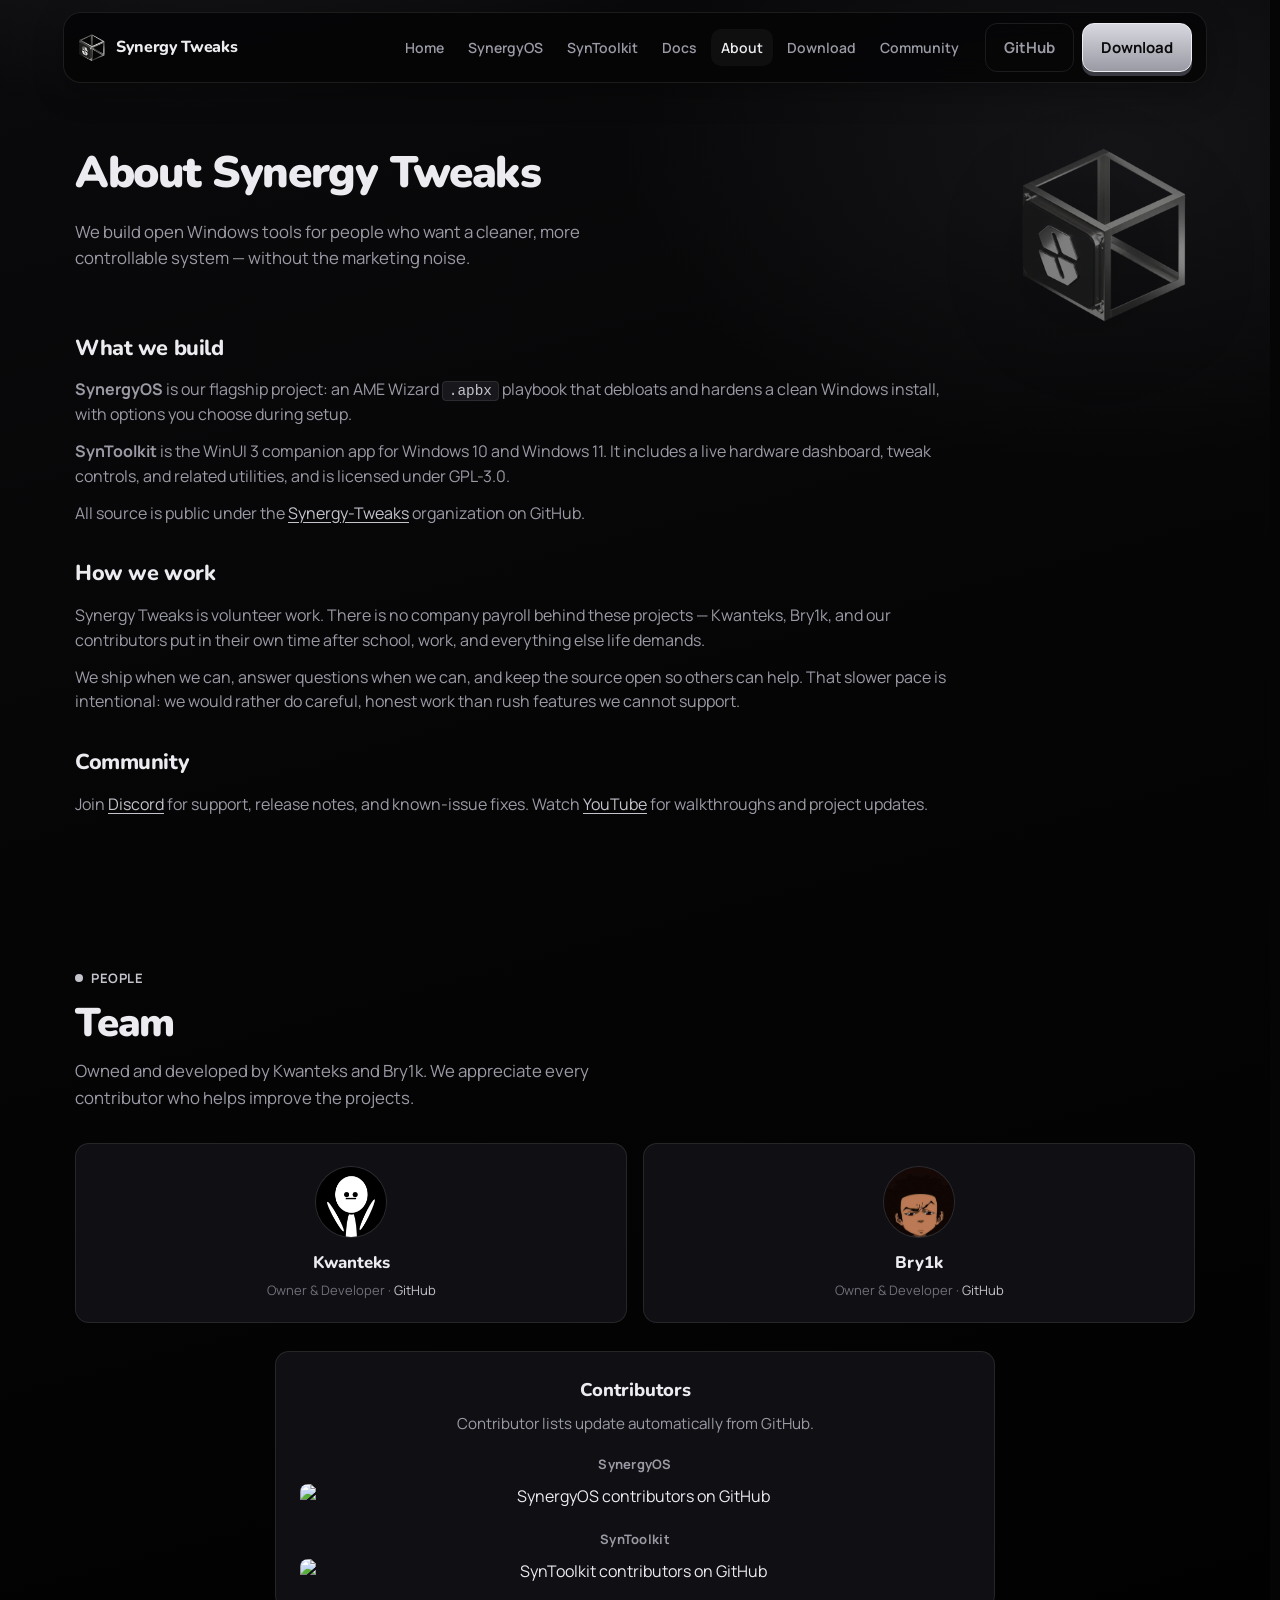
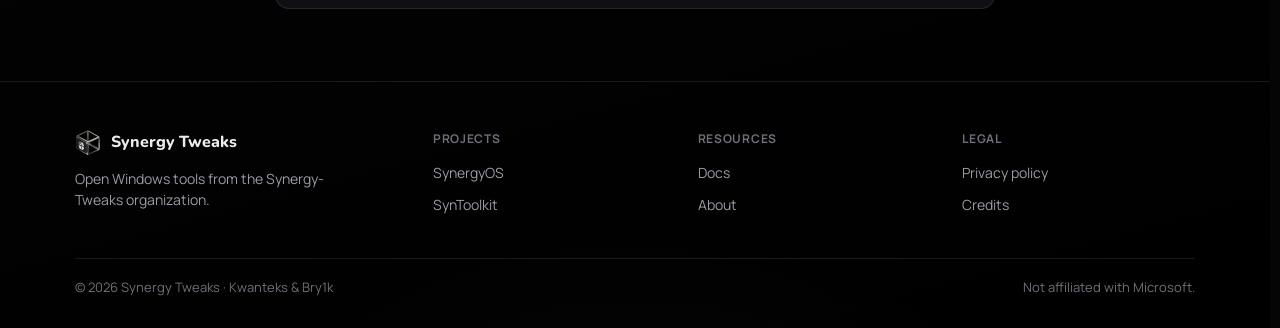
==== about.html @ 333cb9f4 "revamp" ====
<!DOCTYPE html>
<html lang="en">
<head>
<meta charset="UTF-8">
<meta name="viewport" content="width=device-width, initial-scale=1.0">
<title>About — Synergy Tweaks</title>
<meta name="description" content="Synergy Tweaks builds SynergyOS and SynToolkit — open Windows tools led by Kwanteks and Bry1k.">
<meta name="theme-color" content="#050506">
<link rel="canonical" href="https://TODO-SET-DOMAIN/about.html">
<meta property="og:title" content="About — Synergy Tweaks">
<meta property="og:description" content="Who we are, what we build, and how to follow the project.">
<meta property="og:image" content="https://TODO-SET-DOMAIN/images/og.jpg">
<meta property="og:type" content="website">
<meta property="og:url" content="https://TODO-SET-DOMAIN/about.html">
<meta name="twitter:card" content="summary_large_image">
<meta name="twitter:title" content="About — Synergy Tweaks">
<meta name="twitter:description" content="Team and project background.">
<meta name="twitter:image" content="https://TODO-SET-DOMAIN/images/og.jpg">
<link rel="icon" href="images/logo-sm.webp" type="image/webp">
<link rel="preload" href="fonts/nunito-latin.woff2" as="font" type="font/woff2" crossorigin>
<link rel="preload" href="fonts/manrope-400.woff2" as="font" type="font/woff2" crossorigin>
<link rel="stylesheet" href="styles.css?v=16">
<script src="js/config.js"></script>
</head>
<body>
<a class="skip-link" href="#main">Skip to content</a>
<header class="site-header">
  <nav class="nav" aria-label="Primary">
    <a href="index.html" class="nav-brand"><img src="images/logo-sm.webp" alt="" width="52" height="52"><span>Synergy Tweaks</span></a>
    <div class="nav-links">
      <a href="index.html">Home</a>
      <a href="synergyos.html">SynergyOS</a>
      <a href="syntoolkit.html">SynToolkit</a>
      <a href="docs.html">Docs</a>
      <a href="about.html" aria-current="page">About</a>
      <a href="synergyos.html#download">Download</a>
      <a href="index.html#community">Community</a>
    </div>
    <div class="nav-ext">
      <a class="btn btn-ghost" href="https://github.com/Synergy-Tweaks" data-link="org" target="_blank" rel="noopener noreferrer">GitHub</a>
      <a class="btn btn-primary" href="synergyos.html#download">Download</a>
    </div>
    <details class="nav-menu">
      <summary aria-label="Open menu">Menu</summary>
      <div class="nav-menu-panel">
        <a href="index.html">Home</a>
        <a href="synergyos.html">SynergyOS</a>
        <a href="syntoolkit.html">SynToolkit</a>
        <a href="docs.html">Docs</a>
        <a href="about.html" aria-current="page">About</a>
        <a href="synergyos.html#download">Download</a>
      </div>
    </details>
  </nav>
</header>

<main id="main">
  <div class="about-layout wrap">
    <div class="about-copy">
      <header class="page-hero" style="padding-left:0;padding-right:0">
        <h1>About Synergy Tweaks</h1>
        <p>We build open Windows tools for people who want a cleaner, more controllable system — without the marketing noise.</p>
      </header>

      <section class="prose about-prose">
        <h2>What we build</h2>
        <p><strong>SynergyOS</strong> is our flagship project: an AME Wizard <code>.apbx</code> playbook that debloats and hardens a clean Windows install, with options you choose during setup.</p>
        <p><strong>SynToolkit</strong> is the WinUI 3 companion app for Windows 10 and Windows 11. It includes a live hardware dashboard, tweak controls, and related utilities, and is licensed under GPL-3.0.</p>
        <p>All source is public under the <a href="https://github.com/Synergy-Tweaks" data-link="org" target="_blank" rel="noopener noreferrer">Synergy-Tweaks</a> organization on GitHub.</p>

        <h2>How we work</h2>
        <p>Synergy Tweaks is volunteer work. There is no company payroll behind these projects — Kwanteks, Bry1k, and our contributors put in their own time after school, work, and everything else life demands.</p>
        <p>We ship when we can, answer questions when we can, and keep the source open so others can help. That slower pace is intentional: we would rather do careful, honest work than rush features we cannot support.</p>

        <h2>Community</h2>
        <p>Join <a href="https://dsc.gg/kwanteks" data-link="discord" target="_blank" rel="noopener noreferrer">Discord</a> for support, release notes, and known-issue fixes. Watch <a href="https://www.youtube.com/@kwanteks" data-link="youtube" target="_blank" rel="noopener noreferrer">YouTube</a> for walkthroughs and project updates.</p>
      </section>
    </div>

    <aside class="about-logo" aria-hidden="true">
      <img src="images/logo.webp" alt="" width="256" height="256" decoding="async">
    </aside>
  </div>

  <section class="section wrap" id="team" aria-labelledby="team-title">
    <div class="section-head">
      <div class="eyebrow">People</div>
      <h2 class="section-title" id="team-title">Team</h2>
      <p class="section-lede">Owned and developed by Kwanteks and Bry1k. We appreciate every contributor who helps improve the projects.</p>
    </div>
    <div class="grid-2" style="margin-bottom:28px">
      <article class="person">
        <div class="avatar"><img src="images/profiles/Kwanteks.png" alt="Kwanteks" width="1080" height="1080" loading="lazy" decoding="async"></div>
        <h3>Kwanteks</h3>
        <p>Owner &amp; Developer · <a href="https://github.com/kwanteks" target="_blank" rel="noopener noreferrer" style="color:var(--accent)">GitHub</a></p>
      </article>
      <article class="person">
        <div class="avatar"><img src="images/profiles/Bry1k.webp" alt="Bry1k" width="685" height="1024" loading="lazy" decoding="async"></div>
        <h3>Bry1k</h3>
        <p>Owner &amp; Developer · <a href="https://github.com/bry1k" target="_blank" rel="noopener noreferrer" style="color:var(--accent)">GitHub</a></p>
      </article>
    </div>
    <div class="contributors">
      <h3 class="contributors-title">Contributors</h3>
      <p class="contributors-lede">Contributor lists update automatically from GitHub.</p>
      <div class="contributors-graphs">
        <a class="contributors-graph" href="https://github.com/Synergy-Tweaks/SynergyOS/graphs/contributors" target="_blank" rel="noopener noreferrer">
          <span class="contributors-label">SynergyOS</span>
          <img src="https://contrib.rocks/image?repo=Synergy-Tweaks/SynergyOS" alt="SynergyOS contributors on GitHub" loading="lazy" decoding="async">
        </a>
        <a class="contributors-graph" href="https://github.com/Synergy-Tweaks/SynToolkit/graphs/contributors" target="_blank" rel="noopener noreferrer">
          <span class="contributors-label">SynToolkit</span>
          <img src="https://contrib.rocks/image?repo=Synergy-Tweaks/SynToolkit" alt="SynToolkit contributors on GitHub" loading="lazy" decoding="async">
        </a>
      </div>
    </div>
  </section>
</main>

<footer class="site-footer">
  <div class="wrap">
    <div class="footer-grid">
      <div>
        <div class="footer-brand"><img src="images/logo-sm.webp" alt="" width="52" height="52"> Synergy Tweaks</div>
        <p class="footer-tag">Open Windows tools from the Synergy-Tweaks organization.</p>
      </div>
      <div class="footer-col"><h4>Projects</h4><a href="synergyos.html">SynergyOS</a><a href="syntoolkit.html">SynToolkit</a></div>
      <div class="footer-col"><h4>Resources</h4><a href="docs.html">Docs</a><a href="about.html">About</a></div>
      <div class="footer-col"><h4>Legal</h4><a href="privacy.html">Privacy policy</a><a href="credits.html">Credits</a></div>
    </div>
    <div class="footer-bottom"><span>© 2026 Synergy Tweaks · Kwanteks &amp; Bry1k</span><span>Not affiliated with Microsoft.</span></div>
  </div>
</footer>
<script src="js/main.js?v=14" defer></script>
</body>
</html>
---- styles.css ----
/* Synergy Tweaks — design tokens + components (dark, one accent) */

:root {
  --bg: #050506;
  --bg-elevated: #101014;
  --bg-soft: #17171c;
  --line: rgba(255, 255, 255, 0.09);
  --line-strong: rgba(255, 255, 255, 0.16);
  --text: #ececf0;
  --text-dim: #9b9ba6;
  --text-faint: #6f6f7a;
  --accent: #c4c4cc;
  --accent-deep: #8a8a94;
  --accent-soft: rgba(196, 196, 204, 0.12);
  --warn: #c9a84a;
  --danger: #d97a7a;
  --good: #b0b0b8;
  --focus: #d0d0d8;

  --radius-sm: 8px;
  --radius: 14px;
  --radius-lg: 22px;

  --space-1: 4px;
  --space-2: 8px;
  --space-3: 12px;
  --space-4: 16px;
  --space-5: 24px;
  --space-6: 32px;
  --space-7: 48px;
  --space-8: 72px;
  --space-9: 96px;

  --shadow: 0 18px 40px rgba(0, 0, 0, 0.35);
  --font-display: 'Nunito', 'Manrope', system-ui, sans-serif;
  --font-body: 'Manrope', system-ui, sans-serif;
  --font-mono: ui-monospace, SFMono-Regular, Menlo, Consolas, monospace;
  --max: 1120px;
  --nav-h: 72px;
}

@font-face {
  font-family: 'Nunito';
  src: url('fonts/nunito-latin.woff2') format('woff2');
  font-weight: 200 1000;
  font-display: swap;
}

@font-face {
  font-family: 'Manrope';
  src: url('fonts/manrope-400.woff2') format('woff2');
  font-weight: 200 800;
  font-display: swap;
}

*, *::before, *::after { box-sizing: border-box; margin: 0; padding: 0; }

html {
  scroll-behavior: smooth;
  scroll-padding-top: calc(var(--nav-h) + 12px);
  scrollbar-gutter: stable;
  scrollbar-width: thin;
  scrollbar-color: rgba(255, 255, 255, 0.16) transparent;
}

body {
  min-height: 100vh;
  color: var(--text);
  font-family: var(--font-body);
  font-weight: 400;
  line-height: 1.55;
  -webkit-font-smoothing: antialiased;
  background:
    radial-gradient(1000px 520px at 15% -10%, rgba(120, 120, 128, 0.18), transparent 58%),
    radial-gradient(900px 560px at 88% 8%, rgba(70, 70, 78, 0.22), transparent 55%),
    radial-gradient(700px 480px at 50% 110%, rgba(90, 90, 98, 0.12), transparent 60%),
    linear-gradient(165deg, #0a0a0c 0%, #050506 42%, #000000 100%),
    var(--bg);
}

img { max-width: 100%; display: block; height: auto; }
a { color: inherit; text-decoration: none; }
ul, ol { list-style: none; }
button { font: inherit; color: inherit; background: none; border: 0; cursor: pointer; }
code {
  font-family: var(--font-mono);
  font-size: 0.9em;
  padding: 0.1em 0.4em;
  border-radius: 4px;
  background: var(--bg-soft);
  border: 1px solid var(--line);
  color: var(--accent);
}

:focus-visible {
  outline: 2px solid var(--focus);
  outline-offset: 3px;
}

.skip-link {
  position: absolute;
  left: 16px;
  top: -48px;
  z-index: 400;
  padding: 10px 14px;
  border-radius: var(--radius-sm);
  background: linear-gradient(135deg, #e8e8ec, #9a9aa4);
  color: #0a0a0c;
  font-weight: 700;
}
.skip-link:focus { top: 12px; }

.wrap {
  width: min(100% - 40px, var(--max));
  margin-inline: auto;
}

/* ---------- Nav ---------- */
.site-header {
  position: sticky;
  top: 0;
  z-index: 200;
  padding: 12px 0 0;
}

.nav {
  display: flex;
  align-items: center;
  gap: 16px;
  width: min(100% - 24px, calc(var(--max) + 24px));
  margin: 0 auto;
  padding: 10px 14px;
  border: 1px solid var(--line);
  border-radius: 18px;
  background: rgba(5, 5, 6, 0.88);
  backdrop-filter: blur(14px);
  -webkit-backdrop-filter: blur(14px);
  box-shadow: 0 10px 30px rgba(0, 0, 0, 0.28);
}

.site-header.is-scrolled .nav {
  border-color: var(--line-strong);
  box-shadow: var(--shadow);
}

.nav-brand {
  display: inline-flex;
  align-items: center;
  gap: 10px;
  font-family: var(--font-display);
  font-weight: 800;
  font-size: 16px;
  letter-spacing: -0.02em;
  margin-right: auto;
}
.nav-brand img { width: 28px; height: 28px; }
.nav-brand span { white-space: nowrap; }

.nav-links {
  display: flex;
  align-items: center;
  gap: 4px;
}
.nav-links a {
  padding: 8px 10px;
  border-radius: 10px;
  color: var(--text-dim);
  font-size: 14px;
  font-weight: 600;
}
.nav-links a:hover,
.nav-links a[aria-current="page"] { color: var(--text); background: rgba(255,255,255,0.04); }

.nav-ext {
  display: inline-flex;
  align-items: center;
  gap: 8px;
}

.nav-menu { display: none; position: relative; }
.nav-menu summary {
  list-style: none;
  padding: 8px 12px;
  border: 1px solid var(--line-strong);
  border-radius: 10px;
  font-weight: 600;
  font-size: 14px;
  cursor: pointer;
}
.nav-menu summary::-webkit-details-marker { display: none; }
.nav-menu-panel {
  position: absolute;
  right: 0;
  top: calc(100% + 8px);
  min-width: 200px;
  padding: 8px;
  border-radius: 12px;
  border: 1px solid var(--line-strong);
  background: var(--bg);
  box-shadow: var(--shadow);
  display: flex;
  flex-direction: column;
}
.nav-menu-panel a {
  padding: 10px 12px;
  border-radius: 8px;
  color: var(--text-dim);
  font-size: 14px;
  font-weight: 600;
}
.nav-menu-panel a:hover { color: var(--text); background: var(--bg-elevated); }

/* ---------- Buttons ---------- */
.btn {
  display: inline-flex;
  align-items: center;
  justify-content: center;
  gap: 10px;
  padding: 12px 18px;
  border-radius: 12px;
  font-weight: 700;
  font-size: 15px;
  border: 1px solid transparent;
  transition: background 0.18s, border-color 0.18s, transform 0.18s, box-shadow 0.18s;
}
.btn svg { width: 16px; height: 16px; flex-shrink: 0; }
.btn-primary {
  background: linear-gradient(180deg, #d8d8e0 0%, #9a9aa4 100%);
  border-color: #ececf2;
  color: #0a0a0c;
  box-shadow: 0 4px 0 #3a3a42;
}
.btn-primary:hover {
  background: linear-gradient(180deg, #ececf2 0%, #b0b0b8 100%);
  transform: translateY(-1px);
}
.btn-primary:active { transform: translateY(2px); box-shadow: 0 1px 0 #3a3a42; }
.btn-secondary {
  background: rgba(255, 255, 255, 0.04);
  border-color: var(--line-strong);
  color: var(--text);
}
.btn-secondary:hover { background: rgba(255, 255, 255, 0.08); }
.btn-ghost {
  background: transparent;
  border-color: var(--line);
  color: var(--text-dim);
}
.btn-ghost:hover { color: var(--text); border-color: var(--line-strong); }
.btn-block { width: 100%; }

/* ---------- Badge / chip ---------- */
.badge {
  display: inline-flex;
  align-items: center;
  gap: 8px;
  padding: 7px 12px;
  border-radius: 999px;
  border: 1px solid var(--line-strong);
  background: rgba(255, 255, 255, 0.03);
  color: var(--text-dim);
  font-size: 13px;
  font-weight: 600;
}
.badge-accent {
  border-color: rgba(196, 196, 204, 0.35);
  background: var(--accent-soft);
  color: var(--accent);
}

/* ---------- Sections ---------- */
.section {
  padding: var(--space-8) 0;
}
.section-head {
  max-width: 640px;
  margin-bottom: var(--space-6);
}
.section-head.center {
  margin-inline: auto;
  text-align: center;
}
.eyebrow {
  display: inline-flex;
  align-items: center;
  gap: 8px;
  margin-bottom: 12px;
  color: var(--accent);
  font-size: 13px;
  font-weight: 700;
  letter-spacing: 0.04em;
  text-transform: uppercase;
}
.eyebrow::before {
  content: '';
  width: 8px;
  height: 8px;
  border-radius: 50%;
  background: var(--accent);
}
.section-title {
  font-family: var(--font-display);
  font-weight: 900;
  font-size: clamp(1.75rem, 3.4vw, 2.5rem);
  letter-spacing: -0.03em;
  line-height: 1.15;
  text-wrap: balance;
  margin-bottom: 12px;
}
.section-lede {
  color: var(--text-dim);
  font-size: 1.05rem;
  max-width: 560px;
}
.section-head.center .section-lede { margin-inline: auto; }

/* ---------- Hero ---------- */
.hero {
  padding: clamp(48px, 8vw, 96px) 0 64px;
  text-align: center;
}
.hero-brand {
  display: inline-flex;
  align-items: center;
  gap: 12px;
  margin-bottom: 22px;
  font-family: var(--font-display);
  font-weight: 900;
  font-size: clamp(1.4rem, 3vw, 1.85rem);
  letter-spacing: -0.03em;
}
.hero-brand img { width: 48px; height: 48px; }
.hero h1 {
  font-family: var(--font-display);
  font-weight: 900;
  font-size: clamp(2.2rem, 6vw, 3.75rem);
  letter-spacing: -0.035em;
  line-height: 1.05;
  text-wrap: balance;
  margin-bottom: 18px;
}
.hero h1 em {
  font-style: normal;
  color: var(--accent);
}
.hero-sub {
  max-width: 560px;
  margin: 0 auto 28px;
  color: var(--text-dim);
  font-size: clamp(1rem, 1.5vw, 1.15rem);
}
.hero-actions {
  display: flex;
  flex-wrap: wrap;
  gap: 12px;
  justify-content: center;
  margin-bottom: 18px;
}
.hero-meta {
  color: var(--text-faint);
  font-size: 13px;
  font-weight: 600;
}

/* ---------- Stats ---------- */
.stats {
  display: grid;
  grid-template-columns: repeat(3, 1fr);
  gap: 14px;
}
.stat {
  padding: 22px 18px;
  border: 1px solid var(--line);
  border-radius: var(--radius);
  background: var(--bg-elevated);
  text-align: center;
}
.stat-value {
  font-family: var(--font-display);
  font-weight: 900;
  font-size: 1.85rem;
  letter-spacing: -0.02em;
  color: var(--accent);
  margin-bottom: 4px;
}
.stat-label { color: var(--text-dim); font-size: 13px; font-weight: 600; }

/* ---------- Cards / grids ---------- */
.grid-2 { display: grid; grid-template-columns: repeat(2, 1fr); gap: 16px; }
.grid-3 { display: grid; grid-template-columns: repeat(3, 1fr); gap: 16px; }
.grid-4 { display: grid; grid-template-columns: repeat(4, 1fr); gap: 16px; }

.card {
  padding: 24px;
  border: 1px solid var(--line);
  border-radius: var(--radius);
  background: var(--bg-elevated);
}
.card h3 {
  font-family: var(--font-display);
  font-weight: 800;
  font-size: 1.15rem;
  letter-spacing: -0.02em;
  margin-bottom: 8px;
}
.card p { color: var(--text-dim); font-size: 0.95rem; }
.card-icon {
  width: 44px;
  height: 44px;
  margin-bottom: 14px;
  border-radius: 12px;
  border: 1px solid rgba(196, 196, 204, 0.22);
  background: var(--accent-soft);
  display: grid;
  place-items: center;
}
.card-icon img { width: 26px; height: 26px; }

.feature-grid .card:hover {
  border-color: var(--line-strong);
  transform: translateY(-2px);
  transition: border-color 0.18s, transform 0.18s;
}

/* ---------- Compare ---------- */
.compare {
  display: grid;
  grid-template-columns: 1fr 1fr;
  gap: 16px;
}
.compare-col {
  padding: 26px;
  border: 1px solid var(--line);
  border-radius: var(--radius);
  background: var(--bg-elevated);
}
.compare-col.synergy {
  border-color: rgba(196, 196, 204, 0.35);
  background: linear-gradient(180deg, rgba(160, 160, 170, 0.12), var(--bg-elevated) 40%);
}
.compare-col h3 {
  font-family: var(--font-display);
  font-weight: 800;
  font-size: 1.25rem;
  margin-bottom: 6px;
}
.compare-sub {
  color: var(--text-faint);
  font-size: 13px;
  font-weight: 600;
  margin-bottom: 18px;
}
.compare-list li {
  display: flex;
  gap: 10px;
  align-items: flex-start;
  padding: 10px 0;
  border-bottom: 1px solid var(--line);
  color: var(--text-dim);
  font-size: 0.95rem;
}
.compare-list li:last-child { border-bottom: 0; }
.mark {
  width: 20px;
  height: 20px;
  border-radius: 50%;
  flex-shrink: 0;
  display: grid;
  place-items: center;
  margin-top: 1px;
}
.mark svg { width: 11px; height: 11px; stroke-width: 2.5; }
.mark.bad {
  background: rgba(239, 107, 107, 0.12);
  border: 1px solid rgba(239, 107, 107, 0.35);
  color: var(--danger);
}
.mark.good {
  background: var(--accent-soft);
  border: 1px solid rgba(196, 196, 204, 0.35);
  color: var(--good);
}
.todo-note {
  margin-top: 14px;
  padding: 10px 12px;
  border-radius: var(--radius-sm);
  border: 1px dashed rgba(230, 184, 77, 0.45);
  background: rgba(230, 184, 77, 0.08);
  color: var(--warn);
  font-size: 13px;
  font-weight: 600;
}

/* ---------- Screenshot slots ---------- */
.shots {
  display: grid;
  grid-template-columns: repeat(2, 1fr);
  gap: 16px;
}
.shot {
  position: relative;
  aspect-ratio: 16 / 10;
  border-radius: var(--radius);
  border: 1px solid var(--line);
  background: var(--bg-soft);
  overflow: hidden;
}
.shot img {
  width: 100%;
  height: 100%;
  object-fit: contain;
}
.shot-placeholder {
  display: grid;
  place-items: center;
  height: 100%;
  color: var(--text-faint);
  font-size: 14px;
  font-weight: 600;
  text-align: center;
  padding: 20px;
  border: 1px dashed var(--line-strong);
  border-radius: inherit;
}
.shot-label {
  position: absolute;
  left: 12px;
  bottom: 12px;
  padding: 5px 10px;
  border-radius: 999px;
  background: rgba(14, 17, 24, 0.82);
  border: 1px solid var(--line);
  font-size: 12px;
  font-weight: 600;
}

/* ---------- Download card ---------- */
.download-card {
  padding: 28px;
  border: 1px solid var(--line);
  border-radius: var(--radius-lg);
  background: var(--bg-elevated);
}
.download-card.featured {
  border-color: rgba(196, 196, 204, 0.35);
  background:
    linear-gradient(180deg, rgba(160, 160, 170, 0.12), transparent 36%),
    var(--bg-elevated);
}
.download-card .plan-top {
  display: flex;
  justify-content: space-between;
  align-items: center;
  gap: 12px;
  margin-bottom: 10px;
}
.download-card h3 {
  font-family: var(--font-display);
  font-weight: 900;
  font-size: 1.6rem;
  letter-spacing: -0.02em;
  margin-bottom: 8px;
}
.download-card .desc { color: var(--text-dim); margin-bottom: 16px; }
.meta-list {
  display: grid;
  gap: 8px;
  margin-bottom: 18px;
}
.meta-list li {
  display: flex;
  justify-content: space-between;
  gap: 16px;
  font-size: 14px;
  color: var(--text-dim);
  padding-bottom: 8px;
  border-bottom: 1px solid var(--line);
}
.meta-list li span:last-child {
  color: var(--text);
  text-align: right;
  word-break: break-all;
}
.hash-row {
  display: flex;
  flex-wrap: wrap;
  gap: 8px;
  align-items: center;
  margin: 12px 0 18px;
  padding: 10px 12px;
  border-radius: var(--radius-sm);
  background: var(--bg);
  border: 1px solid var(--line);
  font-family: var(--font-mono);
  font-size: 11px;
  color: var(--text-dim);
  word-break: break-all;
}
.hash-row button {
  margin-left: auto;
  padding: 6px 10px;
  border-radius: 6px;
  border: 1px solid var(--line-strong);
  background: var(--bg-soft);
  color: var(--text);
  font-size: 12px;
  font-weight: 700;
}
.hash-row button.copied { color: var(--good); border-color: var(--good); }

/* ---------- Stepper ---------- */
.stepper {
  display: grid;
  gap: 12px;
  counter-reset: step;
}
.step {
  display: grid;
  grid-template-columns: 40px 1fr;
  gap: 14px;
  padding: 18px;
  border: 1px solid var(--line);
  border-radius: var(--radius);
  background: var(--bg-elevated);
}
.step::before {
  counter-increment: step;
  content: counter(step);
  width: 40px;
  height: 40px;
  border-radius: 50%;
  display: grid;
  place-items: center;
  background: var(--accent-soft);
  color: var(--accent);
  font-family: var(--font-display);
  font-weight: 900;
}
.step h3 {
  font-family: var(--font-display);
  font-weight: 800;
  font-size: 1.05rem;
  margin-bottom: 4px;
}
.step p { color: var(--text-dim); font-size: 0.95rem; }

/* ---------- FAQ ---------- */
.faq { display: grid; gap: 10px; max-width: 760px; }
.faq-item {
  border: 1px solid var(--line);
  border-radius: var(--radius);
  background: var(--bg-elevated);
  padding: 0 18px;
}
.faq-item summary {
  list-style: none;
  cursor: pointer;
  padding: 16px 0;
  font-weight: 700;
  display: flex;
  justify-content: space-between;
  gap: 12px;
}
.faq-item summary::-webkit-details-marker { display: none; }
.faq-item summary::after {
  content: '+';
  color: var(--accent);
  font-size: 1.25rem;
  line-height: 1;
}
.faq-item[open] summary::after { content: '−'; }
.faq-item[open] { border-color: rgba(196, 196, 204, 0.35); }
.faq-item p {
  padding-bottom: 16px;
  color: var(--text-dim);
  font-size: 0.95rem;
}

/* ---------- Callout ---------- */
.callout {
  padding: 16px 18px;
  border-radius: var(--radius);
  border-left: 3px solid var(--accent);
  background: rgba(255, 255, 255, 0.03);
  color: var(--text-dim);
  font-size: 0.95rem;
  margin-bottom: 18px;
}
.callout strong { color: var(--text); }
.callout.warn { border-left-color: var(--warn); background: rgba(230, 184, 77, 0.08); }
.callout.danger { border-left-color: var(--danger); background: rgba(239, 107, 107, 0.08); }

/* ---------- Team ---------- */
.person {
  text-align: center;
  padding: 22px 16px;
  border: 1px solid var(--line);
  border-radius: var(--radius);
  background: var(--bg-elevated);
}
.avatar {
  width: 72px;
  height: 72px;
  margin: 0 auto 12px;
  border-radius: 50%;
  background: var(--bg-soft);
  border: 1px solid var(--line);
  overflow: hidden;
  display: grid;
  place-items: center;
}
.avatar img {
  width: 100%;
  height: 100%;
  object-fit: cover;
}
.person h3 {
  font-family: var(--font-display);
  font-weight: 800;
  font-size: 1.05rem;
  margin-bottom: 4px;
}
.person p { color: var(--text-faint); font-size: 13px; }

.contributors {
  max-width: 720px;
  margin: 0 auto;
  padding: 24px;
  border: 1px solid var(--line);
  border-radius: var(--radius);
  background: var(--bg-elevated);
  text-align: center;
}
.contributors-title {
  font-family: var(--font-display);
  font-weight: 800;
  font-size: 1.15rem;
  margin-bottom: 8px;
}
.contributors-lede {
  color: var(--text-dim);
  font-size: 0.95rem;
  margin-bottom: 18px;
}
.contributors-graphs {
  display: grid;
  gap: 20px;
}
.contributors-graph {
  display: block;
  max-width: 100%;
}
.contributors-label {
  display: block;
  margin-bottom: 10px;
  font-size: 13px;
  font-weight: 700;
  color: var(--text-dim);
  letter-spacing: 0.02em;
}
.contributors-graph img {
  margin: 0 auto;
  max-width: 100%;
  height: auto;
  border-radius: 8px;
}

/* ---------- Notice strip ---------- */
.notice {
  display: flex;
  gap: 14px;
  align-items: flex-start;
  padding: 16px 18px;
  border-radius: var(--radius);
  border: 1px solid rgba(230, 184, 77, 0.35);
  background: rgba(230, 184, 77, 0.08);
  color: var(--text-dim);
  font-size: 0.95rem;
}
.notice strong { color: var(--text); }
.notice svg { flex-shrink: 0; color: var(--warn); margin-top: 2px; }

/* ---------- CTA band ---------- */
.cta-band {
  margin: 24px 0 64px;
  padding: 48px 28px;
  border-radius: var(--radius-lg);
  border: 1px solid var(--line);
  background:
    radial-gradient(600px 200px at 50% 0%, rgba(140, 140, 150, 0.14), transparent 70%),
    var(--bg-elevated);
  text-align: center;
}
.cta-band h2 {
  font-family: var(--font-display);
  font-weight: 900;
  font-size: clamp(1.6rem, 3vw, 2.2rem);
  letter-spacing: -0.03em;
  margin-bottom: 10px;
}
.cta-band p { color: var(--text-dim); margin-bottom: 22px; max-width: 480px; margin-inline: auto; }
.cta-actions { display: flex; flex-wrap: wrap; gap: 12px; justify-content: center; }

/* ---------- Footer ---------- */
.site-footer {
  border-top: 1px solid var(--line);
  padding: 48px 0 32px;
  background: rgba(0, 0, 0, 0.2);
}
.footer-grid {
  display: grid;
  grid-template-columns: 1.4fr repeat(3, 1fr);
  gap: 32px;
  margin-bottom: 32px;
}
.footer-brand {
  display: flex;
  align-items: center;
  gap: 10px;
  font-family: var(--font-display);
  font-weight: 800;
  margin-bottom: 12px;
}
.footer-brand img { width: 26px; height: 26px; }
.footer-tag { color: var(--text-dim); font-size: 14px; max-width: 280px; margin-bottom: 14px; }
.footer-socials { display: flex; gap: 10px; }
.footer-socials a {
  width: 36px;
  height: 36px;
  border-radius: 10px;
  border: 1px solid var(--line);
  display: grid;
  place-items: center;
  color: var(--text-dim);
}
.footer-socials a:hover { color: var(--text); border-color: var(--line-strong); }
.footer-socials svg { width: 16px; height: 16px; }
.footer-col h4 {
  font-size: 12px;
  font-weight: 700;
  letter-spacing: 0.06em;
  text-transform: uppercase;
  color: var(--text-faint);
  margin-bottom: 14px;
}
.footer-col a {
  display: block;
  color: var(--text-dim);
  font-size: 14px;
  margin-bottom: 10px;
}
.footer-col a:hover { color: var(--text); }
.footer-bottom {
  padding-top: 18px;
  border-top: 1px solid var(--line);
  color: var(--text-faint);
  font-size: 13px;
  display: flex;
  flex-wrap: wrap;
  gap: 8px 16px;
  justify-content: space-between;
}

/* ---------- Prose pages ---------- */
.page-hero {
  padding: 56px 0 28px;
}
.page-hero h1 {
  font-family: var(--font-display);
  font-weight: 900;
  font-size: clamp(2rem, 4vw, 2.75rem);
  letter-spacing: -0.03em;
  margin-bottom: 12px;
}
.page-hero p { color: var(--text-dim); max-width: 560px; font-size: 1.05rem; }
.prose { max-width: 720px; }

.about-layout {
  display: grid;
  grid-template-columns: minmax(0, 1fr) 200px;
  gap: 48px;
  align-items: start;
  padding-top: 8px;
  padding-bottom: var(--space-6);
}
.about-copy .page-hero { padding-top: 48px; }
.about-prose { max-width: none; padding-bottom: var(--space-6); }
.about-logo {
  position: sticky;
  top: calc(var(--nav-h) + 28px);
  justify-self: end;
  width: 180px;
  margin-top: 56px;
  opacity: 0.55;
  pointer-events: none;
  animation: about-logo-float 7s ease-in-out infinite;
}
.about-logo img {
  width: 100%;
  height: auto;
  filter: drop-shadow(0 18px 40px rgba(0, 0, 0, 0.45));
}
@keyframes about-logo-float {
  0%, 100% { transform: translateY(0); }
  50% { transform: translateY(-12px); }
}
@media (max-width: 900px) {
  .about-layout { grid-template-columns: 1fr; }
  .about-logo {
    order: -1;
    position: static;
    width: 96px;
    margin: 40px 0 0;
    justify-self: start;
    animation: none;
    opacity: 0.7;
  }
  .about-copy .page-hero { padding-top: 20px; }
}
@media (prefers-reduced-motion: reduce) {
  .about-logo { animation: none; }
}
.prose h2 {
  font-family: var(--font-display);
  font-weight: 800;
  font-size: 1.35rem;
  margin: 32px 0 12px;
  letter-spacing: -0.02em;
}
.prose h3 {
  font-family: var(--font-display);
  font-weight: 800;
  font-size: 1.1rem;
  margin: 24px 0 8px;
}
.prose p, .prose li { color: var(--text-dim); margin-bottom: 12px; }
.prose ul { list-style: disc; padding-left: 1.25rem; margin-bottom: 16px; }
.prose a { color: var(--accent); text-decoration: underline; text-underline-offset: 3px; }
.changelog-block { margin-bottom: 32px; }
.changelog-block > h3 {
  display: flex;
  flex-wrap: wrap;
  align-items: center;
  gap: 10px 14px;
  font-family: var(--font-display);
  font-size: 1.05rem;
  font-weight: 800;
  letter-spacing: -0.02em;
  text-transform: none;
  color: var(--text);
  padding-bottom: 10px;
  border-bottom: 1px solid var(--line);
  margin-bottom: 14px;
}
.changelog-block > h3 a { color: var(--text); text-decoration: none; }
.changelog-block > h3 a:hover { color: var(--accent); }
.changelog-date {
  font-family: var(--font-body);
  font-size: 13px;
  font-weight: 600;
  color: var(--text-faint);
  letter-spacing: 0;
  text-transform: none;
}
.changelog-body { color: var(--text-dim); font-size: 0.95rem; }
.changelog-body p { margin-bottom: 10px; }
.changelog-body ul { list-style: disc; padding-left: 1.2rem; margin-bottom: 12px; }
.changelog-body li { margin-bottom: 6px; }
.changelog-sub {
  font-family: var(--font-display);
  font-size: 0.95rem;
  font-weight: 800;
  color: var(--text);
  margin: 16px 0 8px;
}
.changelog-pre {
  margin: 10px 0 14px;
  padding: 14px 16px;
  border-radius: var(--radius-sm);
  border: 1px solid var(--line);
  background: var(--bg);
  overflow-x: auto;
  font-family: var(--font-mono);
  font-size: 12px;
  line-height: 1.55;
  color: var(--text-dim);
  white-space: pre-wrap;
}
.changelog-empty { color: var(--text-faint); font-style: italic; }

/* ---------- Motion ---------- */
.reveal {
  opacity: 0;
  transform: translateY(14px);
  transition: opacity 0.55s ease, transform 0.55s ease;
}
.reveal.is-visible {
  opacity: 1;
  transform: none;
}

@media (prefers-reduced-motion: reduce) {
  html { scroll-behavior: auto; }
  .reveal { opacity: 1; transform: none; transition: none; }
  *, *::before, *::after {
    animation-duration: 0.01ms !important;
    animation-iteration-count: 1 !important;
    transition-duration: 0.01ms !important;
  }
}

/* ---------- Responsive ---------- */
@media (max-width: 960px) {
  .nav-links { display: none; }
  .nav-menu { display: block; }
  .stats { grid-template-columns: 1fr; }
  .grid-3, .grid-4 { grid-template-columns: 1fr 1fr; }
  .footer-grid { grid-template-columns: 1fr 1fr; }
}

@media (max-width: 700px) {
  .wrap { width: min(100% - 28px, var(--max)); }
  .compare, .shots, .grid-2, .grid-3, .grid-4 { grid-template-columns: 1fr; }
  .hero-actions .btn { width: 100%; }
  .footer-grid { grid-template-columns: 1fr; gap: 24px; }
  .nav-brand span { font-size: 14px; }
}

@media (max-width: 380px) {
  .nav-brand span { max-width: 120px; overflow: hidden; text-overflow: ellipsis; }
}
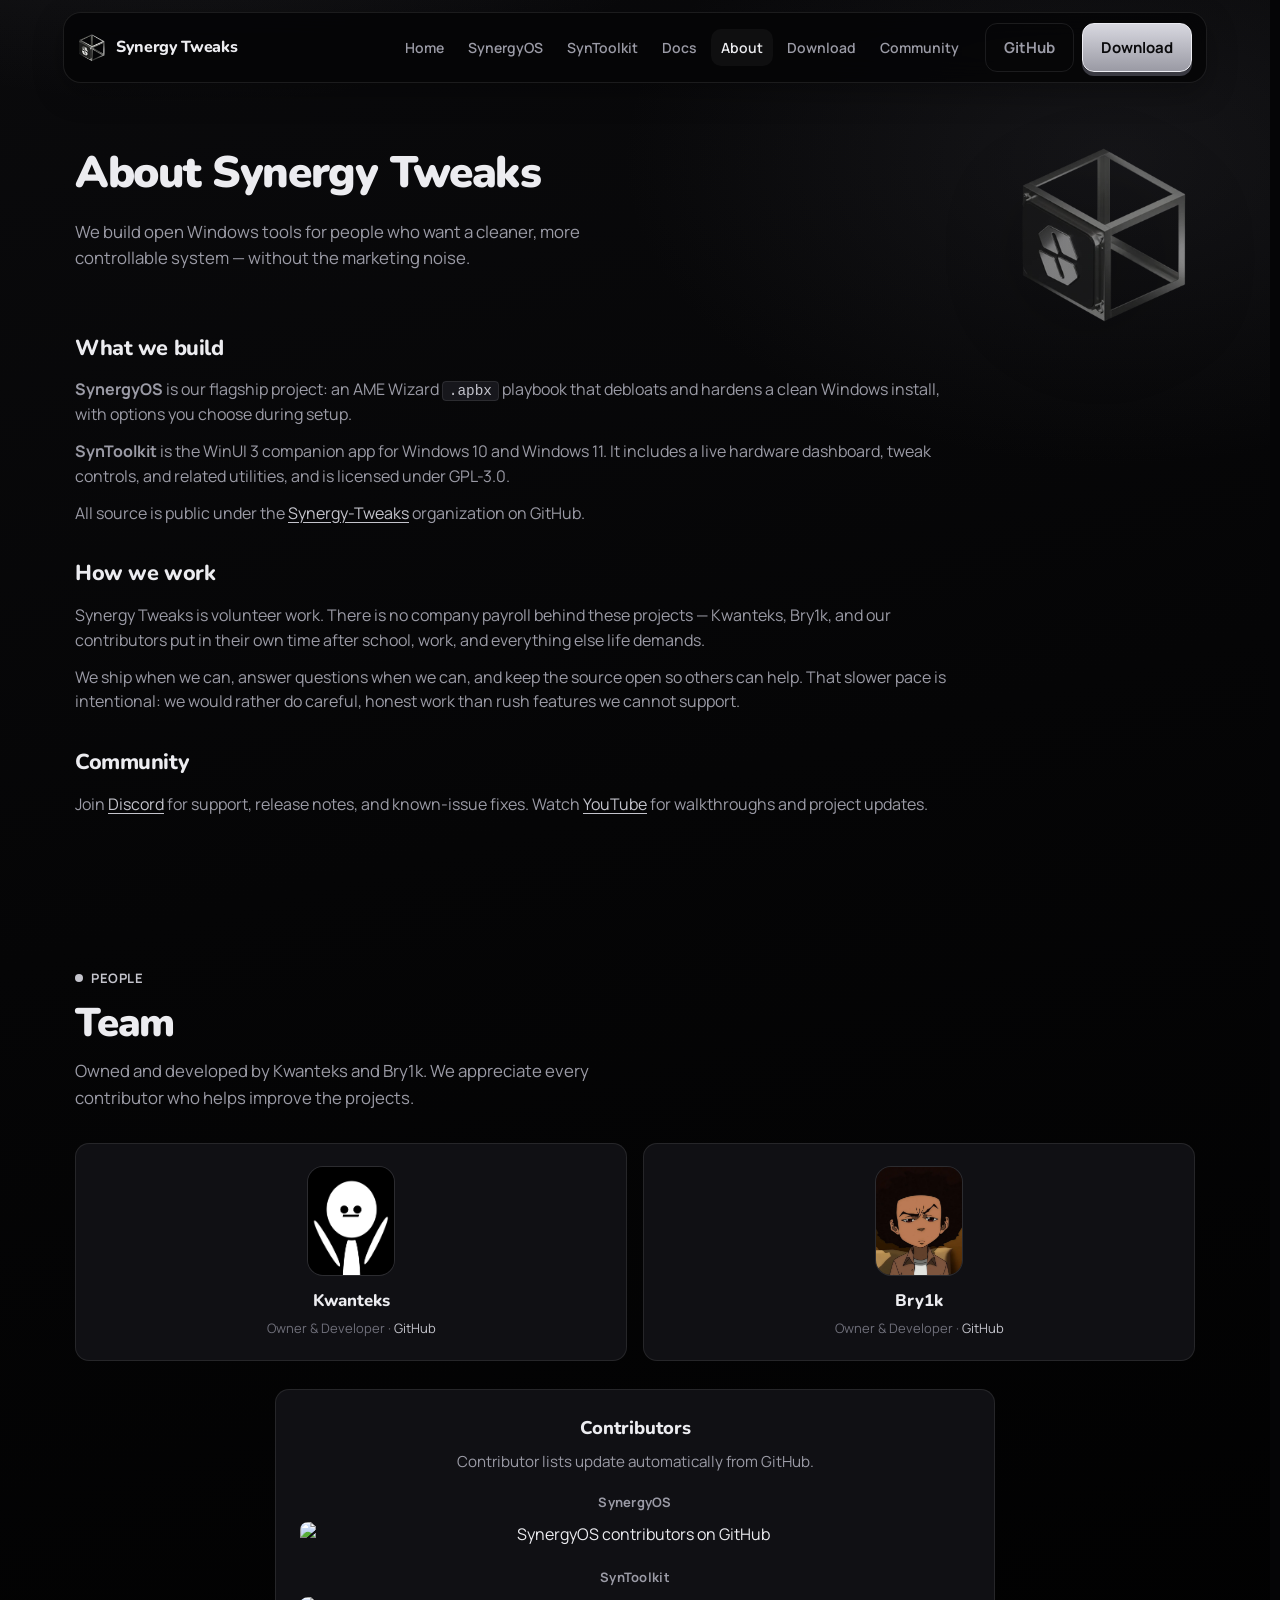
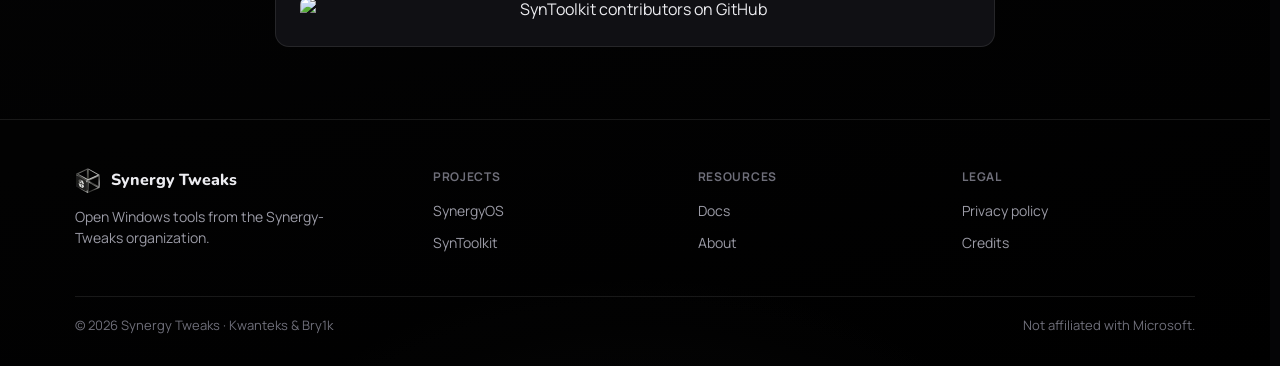
==== commit 8bf5b291: "Clear the actionable TODOs - credits: mirror the SynToolkit library credits - privacy: use the publi" ====
--- a/about.html
+++ b/about.html
@@ -19,7 +19,7 @@
 <link rel="icon" href="images/logo-sm.webp" type="image/webp">
 <link rel="preload" href="fonts/nunito-latin.woff2" as="font" type="font/woff2" crossorigin>
 <link rel="preload" href="fonts/manrope-400.woff2" as="font" type="font/woff2" crossorigin>
-<link rel="stylesheet" href="styles.css?v=16">
+<link rel="stylesheet" href="styles.css?v=20">
 <script src="js/config.js"></script>
 </head>
 <body>
--- a/styles.css
+++ b/styles.css
@@ -1029,3 +1029,44 @@
 @media (max-width: 380px) {
   .nav-brand span { max-width: 120px; overflow: hidden; text-overflow: ellipsis; }
 }
+
+/* Mobile nav: keep the menu button on screen */
+@media (max-width: 560px) {
+  .nav {
+    gap: 10px;
+    padding: 10px 12px;
+  }
+  .nav-ext .btn-ghost { display: none; }
+  .nav-ext .btn {
+    padding: 10px 12px;
+    font-size: 14px;
+  }
+}
+
+@media (max-width: 350px) {
+  .nav-brand span { display: none; }
+}
+
+/* Team avatars: portrait frame instead of an extreme face crop */
+.avatar {
+  width: 88px;
+  height: 110px;
+  border-radius: 16px;
+}
+.avatar img {
+  object-fit: cover;
+  object-position: center 22%;
+}
+
+/* Fixed frames: block layout so both portraits crop the same way */
+.avatar {
+  display: block;
+}
+.avatar img {
+  width: 100%;
+  height: 100%;
+  object-fit: cover;
+  object-position: center 22%;
+}
+
+.shots.single { grid-template-columns: 1fr; max-width: 920px; margin: 0 auto; }
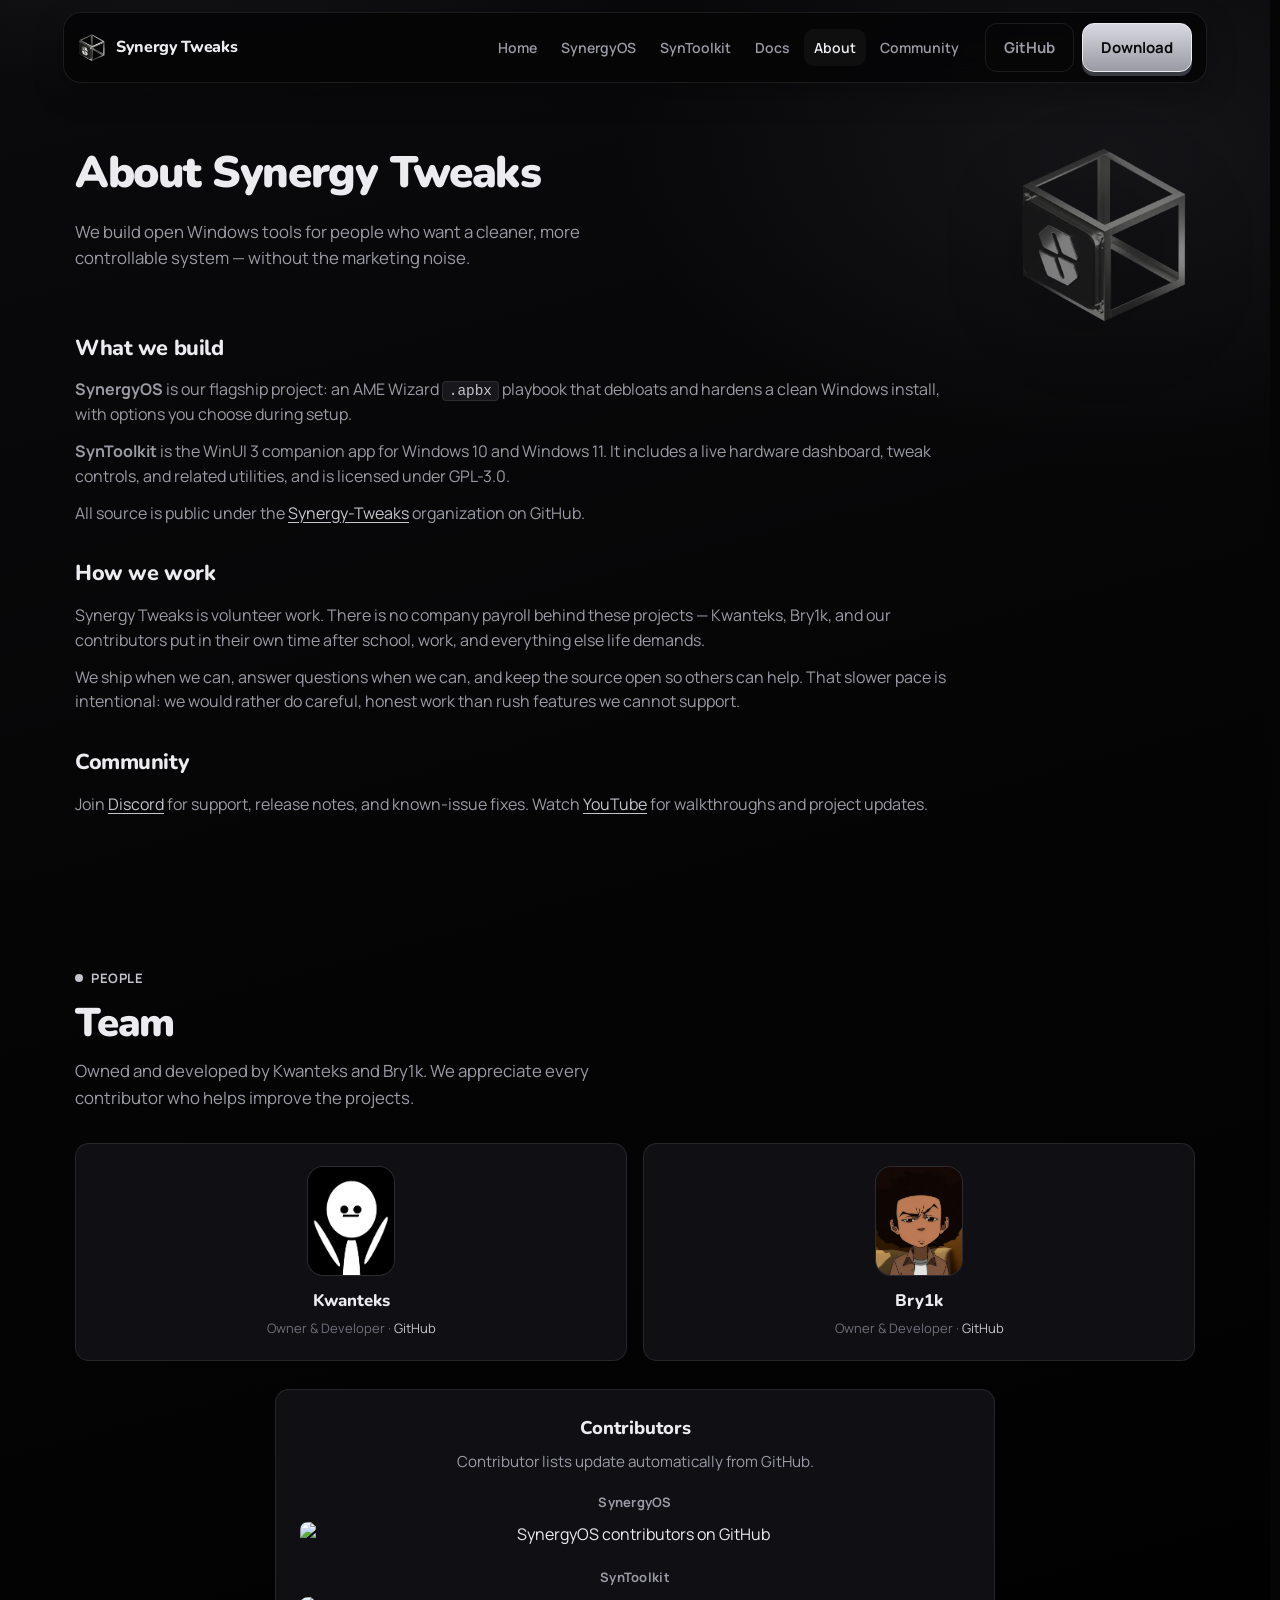
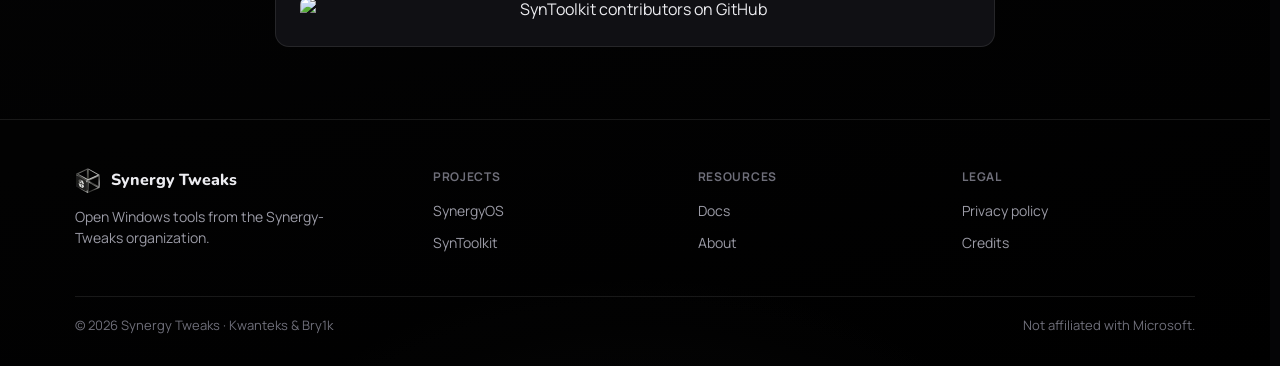
==== commit df176424: "Drop the duplicate Download link from the nav" ====
--- a/about.html
+++ b/about.html
@@ -33,7 +33,6 @@
       <a href="syntoolkit.html">SynToolkit</a>
       <a href="docs.html">Docs</a>
       <a href="about.html" aria-current="page">About</a>
-      <a href="synergyos.html#download">Download</a>
       <a href="index.html#community">Community</a>
     </div>
     <div class="nav-ext">
@@ -48,7 +47,6 @@
         <a href="syntoolkit.html">SynToolkit</a>
         <a href="docs.html">Docs</a>
         <a href="about.html" aria-current="page">About</a>
-        <a href="synergyos.html#download">Download</a>
       </div>
     </details>
   </nav>
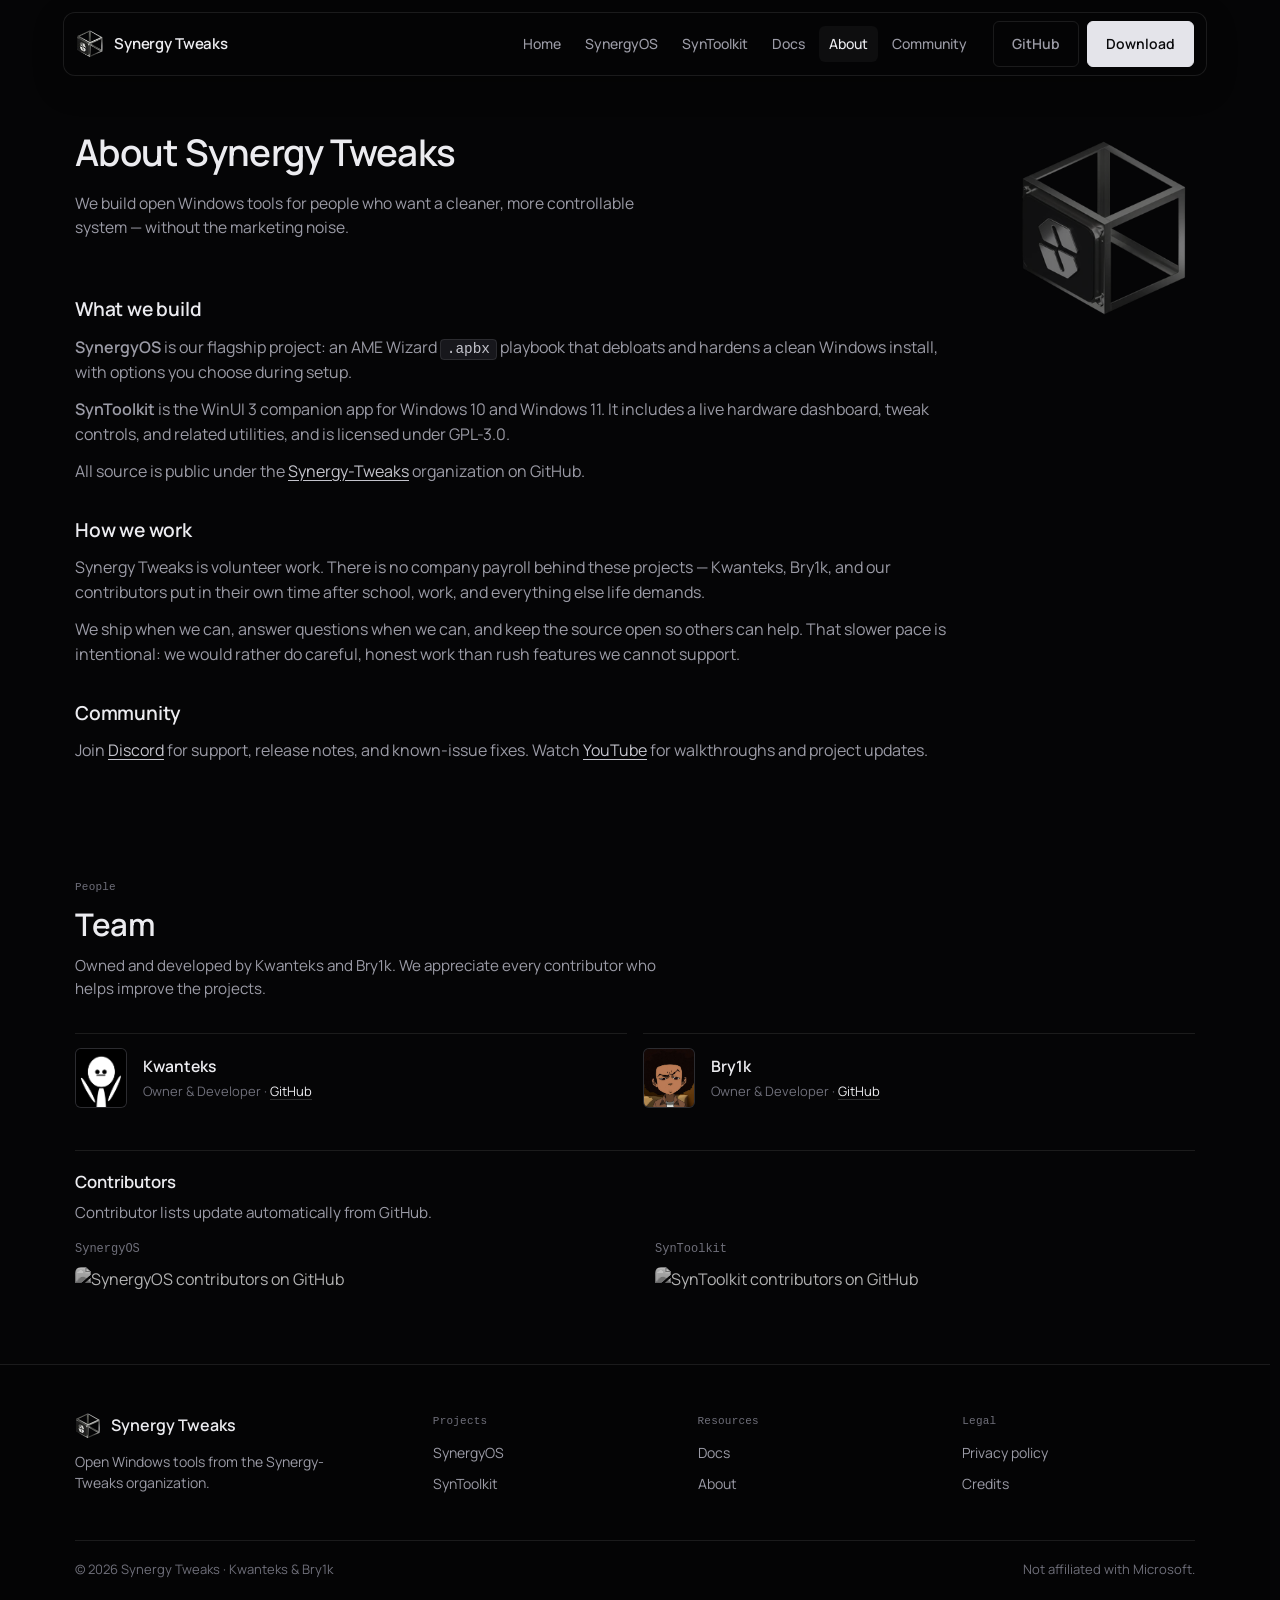
==== commit 5efdc8b8: "redesign: replace the template layout with a spec sheet - one type system: Manrope 400/500/600, mono" ====
--- a/about.html
+++ b/about.html
@@ -17,9 +17,8 @@
 <meta name="twitter:description" content="Team and project background.">
 <meta name="twitter:image" content="https://TODO-SET-DOMAIN/images/og.jpg">
 <link rel="icon" href="images/logo-sm.webp" type="image/webp">
-<link rel="preload" href="fonts/nunito-latin.woff2" as="font" type="font/woff2" crossorigin>
 <link rel="preload" href="fonts/manrope-400.woff2" as="font" type="font/woff2" crossorigin>
-<link rel="stylesheet" href="styles.css?v=20">
+<link rel="stylesheet" href="styles.css?v=27">
 <script src="js/config.js"></script>
 </head>
 <body>
@@ -55,7 +54,7 @@
 <main id="main">
   <div class="about-layout wrap">
     <div class="about-copy">
-      <header class="page-hero" style="padding-left:0;padding-right:0">
+      <header class="page-hero">
         <h1>About Synergy Tweaks</h1>
         <p>We build open Windows tools for people who want a cleaner, more controllable system — without the marketing noise.</p>
       </header>
@@ -86,16 +85,20 @@
       <h2 class="section-title" id="team-title">Team</h2>
       <p class="section-lede">Owned and developed by Kwanteks and Bry1k. We appreciate every contributor who helps improve the projects.</p>
     </div>
-    <div class="grid-2" style="margin-bottom:28px">
+    <div class="grid-2">
       <article class="person">
         <div class="avatar"><img src="images/profiles/Kwanteks.png" alt="Kwanteks" width="1080" height="1080" loading="lazy" decoding="async"></div>
-        <h3>Kwanteks</h3>
-        <p>Owner &amp; Developer · <a href="https://github.com/kwanteks" target="_blank" rel="noopener noreferrer" style="color:var(--accent)">GitHub</a></p>
+        <div>
+          <h3>Kwanteks</h3>
+          <p>Owner &amp; Developer · <a href="https://github.com/kwanteks" target="_blank" rel="noopener noreferrer">GitHub</a></p>
+        </div>
       </article>
       <article class="person">
         <div class="avatar"><img src="images/profiles/Bry1k.webp" alt="Bry1k" width="685" height="1024" loading="lazy" decoding="async"></div>
-        <h3>Bry1k</h3>
-        <p>Owner &amp; Developer · <a href="https://github.com/bry1k" target="_blank" rel="noopener noreferrer" style="color:var(--accent)">GitHub</a></p>
+        <div>
+          <h3>Bry1k</h3>
+          <p>Owner &amp; Developer · <a href="https://github.com/bry1k" target="_blank" rel="noopener noreferrer">GitHub</a></p>
+        </div>
       </article>
     </div>
     <div class="contributors">
@@ -122,13 +125,13 @@
         <div class="footer-brand"><img src="images/logo-sm.webp" alt="" width="52" height="52"> Synergy Tweaks</div>
         <p class="footer-tag">Open Windows tools from the Synergy-Tweaks organization.</p>
       </div>
-      <div class="footer-col"><h4>Projects</h4><a href="synergyos.html">SynergyOS</a><a href="syntoolkit.html">SynToolkit</a></div>
-      <div class="footer-col"><h4>Resources</h4><a href="docs.html">Docs</a><a href="about.html">About</a></div>
-      <div class="footer-col"><h4>Legal</h4><a href="privacy.html">Privacy policy</a><a href="credits.html">Credits</a></div>
+      <div class="footer-col"><h3>Projects</h3><a href="synergyos.html">SynergyOS</a><a href="syntoolkit.html">SynToolkit</a></div>
+      <div class="footer-col"><h3>Resources</h3><a href="docs.html">Docs</a><a href="about.html">About</a></div>
+      <div class="footer-col"><h3>Legal</h3><a href="privacy.html">Privacy policy</a><a href="credits.html">Credits</a></div>
     </div>
     <div class="footer-bottom"><span>© 2026 Synergy Tweaks · Kwanteks &amp; Bry1k</span><span>Not affiliated with Microsoft.</span></div>
   </div>
 </footer>
-<script src="js/main.js?v=14" defer></script>
+<script src="js/main.js?v=17" defer></script>
 </body>
 </html>
--- a/styles.css
+++ b/styles.css
@@ -17,9 +17,9 @@
   --good: #b0b0b8;
   --focus: #d0d0d8;
 
-  --radius-sm: 8px;
-  --radius: 14px;
-  --radius-lg: 22px;
+  --radius-sm: 6px;
+  --radius: 12px;
+  --radius-lg: 16px;
 
   --space-1: 4px;
   --space-2: 8px;
@@ -32,18 +32,13 @@
   --space-9: 96px;
 
   --shadow: 0 18px 40px rgba(0, 0, 0, 0.35);
-  --font-display: 'Nunito', 'Manrope', system-ui, sans-serif;
+  --font-display: 'Manrope', system-ui, sans-serif;
   --font-body: 'Manrope', system-ui, sans-serif;
   --font-mono: ui-monospace, SFMono-Regular, Menlo, Consolas, monospace;
+  --mono-label: 11px;
   --max: 1120px;
   --nav-h: 72px;
-}
-
-@font-face {
-  font-family: 'Nunito';
-  src: url('fonts/nunito-latin.woff2') format('woff2');
-  font-weight: 200 1000;
-  font-display: swap;
+  --ease: cubic-bezier(0.22, 1, 0.36, 1);
 }
 
 @font-face {
@@ -70,17 +65,13 @@
   font-weight: 400;
   line-height: 1.55;
   -webkit-font-smoothing: antialiased;
-  background:
-    radial-gradient(1000px 520px at 15% -10%, rgba(120, 120, 128, 0.18), transparent 58%),
-    radial-gradient(900px 560px at 88% 8%, rgba(70, 70, 78, 0.22), transparent 55%),
-    radial-gradient(700px 480px at 50% 110%, rgba(90, 90, 98, 0.12), transparent 60%),
-    linear-gradient(165deg, #0a0a0c 0%, #050506 42%, #000000 100%),
-    var(--bg);
+  background: var(--bg);
 }
 
 img { max-width: 100%; display: block; height: auto; }
 a { color: inherit; text-decoration: none; }
 ul, ol { list-style: none; }
+strong, b { font-weight: 600; }
 button { font: inherit; color: inherit; background: none; border: 0; cursor: pointer; }
 code {
   font-family: var(--font-mono);
@@ -104,9 +95,9 @@
   z-index: 400;
   padding: 10px 14px;
   border-radius: var(--radius-sm);
-  background: linear-gradient(135deg, #e8e8ec, #9a9aa4);
+  background: var(--text);
   color: #0a0a0c;
-  font-weight: 700;
+  font-weight: 600;
 }
 .skip-link:focus { top: 12px; }
 
@@ -129,9 +120,9 @@
   gap: 16px;
   width: min(100% - 24px, calc(var(--max) + 24px));
   margin: 0 auto;
-  padding: 10px 14px;
+  padding: 8px 12px;
   border: 1px solid var(--line);
-  border-radius: 18px;
+  border-radius: var(--radius);
   background: rgba(5, 5, 6, 0.88);
   backdrop-filter: blur(14px);
   -webkit-backdrop-filter: blur(14px);
@@ -148,9 +139,9 @@
   align-items: center;
   gap: 10px;
   font-family: var(--font-display);
-  font-weight: 800;
-  font-size: 16px;
-  letter-spacing: -0.02em;
+  font-weight: 600;
+  font-size: 15px;
+  letter-spacing: -0.01em;
   margin-right: auto;
 }
 .nav-brand img { width: 28px; height: 28px; }
@@ -162,11 +153,11 @@
   gap: 4px;
 }
 .nav-links a {
-  padding: 8px 10px;
-  border-radius: 10px;
+  padding: 7px 10px;
+  border-radius: var(--radius-sm);
   color: var(--text-dim);
   font-size: 14px;
-  font-weight: 600;
+  font-weight: 500;
 }
 .nav-links a:hover,
 .nav-links a[aria-current="page"] { color: var(--text); background: rgba(255,255,255,0.04); }
@@ -182,8 +173,8 @@
   list-style: none;
   padding: 8px 12px;
   border: 1px solid var(--line-strong);
-  border-radius: 10px;
-  font-weight: 600;
+  border-radius: var(--radius-sm);
+  font-weight: 500;
   font-size: 14px;
   cursor: pointer;
 }
@@ -215,32 +206,29 @@
   display: inline-flex;
   align-items: center;
   justify-content: center;
-  gap: 10px;
-  padding: 12px 18px;
-  border-radius: 12px;
-  font-weight: 700;
-  font-size: 15px;
+  gap: 9px;
+  min-height: 44px;
+  padding: 11px 18px;
+  border-radius: var(--radius-sm);
+  font-weight: 600;
+  font-size: 14px;
   border: 1px solid transparent;
-  transition: background 0.18s, border-color 0.18s, transform 0.18s, box-shadow 0.18s;
+  transition: background 0.15s var(--ease), border-color 0.15s var(--ease), color 0.15s var(--ease);
 }
 .btn svg { width: 16px; height: 16px; flex-shrink: 0; }
 .btn-primary {
-  background: linear-gradient(180deg, #d8d8e0 0%, #9a9aa4 100%);
-  border-color: #ececf2;
+  background: #e4e4ea;
+  border-color: #e4e4ea;
   color: #0a0a0c;
-  box-shadow: 0 4px 0 #3a3a42;
-}
-.btn-primary:hover {
-  background: linear-gradient(180deg, #ececf2 0%, #b0b0b8 100%);
-  transform: translateY(-1px);
-}
-.btn-primary:active { transform: translateY(2px); box-shadow: 0 1px 0 #3a3a42; }
+}
+.btn-primary:hover { background: #f4f4f8; border-color: #f4f4f8; }
+.btn-primary:active { background: #cfcfd6; border-color: #cfcfd6; }
 .btn-secondary {
-  background: rgba(255, 255, 255, 0.04);
+  background: var(--bg-soft);
   border-color: var(--line-strong);
   color: var(--text);
 }
-.btn-secondary:hover { background: rgba(255, 255, 255, 0.08); }
+.btn-secondary:hover { background: #1e1e24; }
 .btn-ghost {
   background: transparent;
   border-color: var(--line);
@@ -254,13 +242,14 @@
   display: inline-flex;
   align-items: center;
   gap: 8px;
-  padding: 7px 12px;
-  border-radius: 999px;
+  padding: 5px 9px;
+  border-radius: var(--radius-sm);
   border: 1px solid var(--line-strong);
   background: rgba(255, 255, 255, 0.03);
   color: var(--text-dim);
-  font-size: 13px;
-  font-weight: 600;
+  font-family: var(--font-mono);
+  font-size: 12px;
+  font-weight: 500;
 }
 .badge-accent {
   border-color: rgba(196, 196, 204, 0.35);
@@ -277,113 +266,106 @@
   margin-bottom: var(--space-6);
 }
 .section-head.center {
-  margin-inline: auto;
-  text-align: center;
+  max-width: none;
 }
 .eyebrow {
-  display: inline-flex;
-  align-items: center;
-  gap: 8px;
-  margin-bottom: 12px;
-  color: var(--accent);
-  font-size: 13px;
-  font-weight: 700;
-  letter-spacing: 0.04em;
-  text-transform: uppercase;
-}
-.eyebrow::before {
-  content: '';
-  width: 8px;
-  height: 8px;
-  border-radius: 50%;
-  background: var(--accent);
+  display: block;
+  margin-bottom: 10px;
+  color: var(--text-faint);
+  font-family: var(--font-mono);
+  font-size: var(--mono-label);
+  font-weight: 500;
+  letter-spacing: 0.02em;
 }
 .section-title {
   font-family: var(--font-display);
-  font-weight: 900;
-  font-size: clamp(1.75rem, 3.4vw, 2.5rem);
-  letter-spacing: -0.03em;
-  line-height: 1.15;
+  font-weight: 600;
+  font-size: clamp(1.5rem, 2.6vw, 1.95rem);
+  letter-spacing: -0.015em;
+  line-height: 1.2;
   text-wrap: balance;
-  margin-bottom: 12px;
+  margin-bottom: 10px;
 }
 .section-lede {
   color: var(--text-dim);
-  font-size: 1.05rem;
-  max-width: 560px;
-}
-.section-head.center .section-lede { margin-inline: auto; }
+  font-size: 0.95rem;
+  max-width: 620px;
+}
 
 /* ---------- Hero ---------- */
 .hero {
-  padding: clamp(48px, 8vw, 96px) 0 64px;
-  text-align: center;
-}
-.hero-brand {
-  display: inline-flex;
-  align-items: center;
-  gap: 12px;
-  margin-bottom: 22px;
-  font-family: var(--font-display);
-  font-weight: 900;
-  font-size: clamp(1.4rem, 3vw, 1.85rem);
-  letter-spacing: -0.03em;
-}
-.hero-brand img { width: 48px; height: 48px; }
+  display: grid;
+  grid-template-columns: minmax(0, 1fr) minmax(0, 1.05fr);
+  gap: clamp(32px, 4vw, 56px);
+  align-items: center;
+  padding: clamp(40px, 6vw, 72px) 0 56px;
+}
 .hero h1 {
   font-family: var(--font-display);
-  font-weight: 900;
-  font-size: clamp(2.2rem, 6vw, 3.75rem);
-  letter-spacing: -0.035em;
-  line-height: 1.05;
+  font-weight: 600;
+  font-size: clamp(2rem, 4.4vw, 3.1rem);
+  letter-spacing: -0.025em;
+  line-height: 1.08;
   text-wrap: balance;
-  margin-bottom: 18px;
+  margin-bottom: 16px;
 }
 .hero h1 em {
   font-style: normal;
   color: var(--accent);
 }
 .hero-sub {
-  max-width: 560px;
-  margin: 0 auto 28px;
-  color: var(--text-dim);
-  font-size: clamp(1rem, 1.5vw, 1.15rem);
+  max-width: 480px;
+  margin: 0 0 26px;
+  color: var(--text-dim);
+  font-size: 0.98rem;
 }
 .hero-actions {
   display: flex;
   flex-wrap: wrap;
-  gap: 12px;
-  justify-content: center;
-  margin-bottom: 18px;
+  gap: 10px;
+  margin-bottom: 16px;
 }
 .hero-meta {
   color: var(--text-faint);
-  font-size: 13px;
-  font-weight: 600;
+  font-family: var(--font-mono);
+  font-size: 12px;
+}
+.hero-figure {
+  position: relative;
+  margin: 0;
+}
+.hero-figure .shot {
+  aspect-ratio: 16 / 10;
+}
+.hero-figure figcaption {
+  margin-top: 10px;
+  color: var(--text-faint);
+  font-family: var(--font-mono);
+  font-size: 12px;
 }
 
 /* ---------- Stats ---------- */
 .stats {
   display: grid;
   grid-template-columns: repeat(3, 1fr);
-  gap: 14px;
+  border-top: 1px solid var(--line);
+  border-bottom: 1px solid var(--line);
 }
 .stat {
-  padding: 22px 18px;
-  border: 1px solid var(--line);
-  border-radius: var(--radius);
-  background: var(--bg-elevated);
-  text-align: center;
-}
+  padding: 20px 24px;
+  border-left: 1px solid var(--line);
+}
+.stat:first-child { border-left: 0; padding-left: 0; }
 .stat-value {
   font-family: var(--font-display);
-  font-weight: 900;
-  font-size: 1.85rem;
-  letter-spacing: -0.02em;
-  color: var(--accent);
-  margin-bottom: 4px;
-}
-.stat-label { color: var(--text-dim); font-size: 13px; font-weight: 600; }
+  font-weight: 600;
+  font-size: 1.5rem;
+  letter-spacing: -0.01em;
+  font-variant-numeric: tabular-nums;
+  color: var(--text);
+  margin-bottom: 2px;
+}
+.stat-label { color: var(--text-faint); font-size: 13px; }
 
 /* ---------- Cards / grids ---------- */
 .grid-2 { display: grid; grid-template-columns: repeat(2, 1fr); gap: 16px; }
@@ -398,28 +380,31 @@
 }
 .card h3 {
   font-family: var(--font-display);
-  font-weight: 800;
-  font-size: 1.15rem;
-  letter-spacing: -0.02em;
-  margin-bottom: 8px;
-}
-.card p { color: var(--text-dim); font-size: 0.95rem; }
-.card-icon {
-  width: 44px;
-  height: 44px;
-  margin-bottom: 14px;
-  border-radius: 12px;
-  border: 1px solid rgba(196, 196, 204, 0.22);
-  background: var(--accent-soft);
-  display: grid;
-  place-items: center;
-}
-.card-icon img { width: 26px; height: 26px; }
-
-.feature-grid .card:hover {
-  border-color: var(--line-strong);
-  transform: translateY(-2px);
-  transition: border-color 0.18s, transform 0.18s;
+  font-weight: 600;
+  font-size: 1rem;
+  letter-spacing: -0.005em;
+  margin-bottom: 6px;
+}
+.card p { color: var(--text-dim); font-size: 0.9rem; }
+
+.feature-grid {
+  display: grid;
+  grid-template-columns: repeat(2, minmax(0, 1fr));
+  column-gap: 48px;
+}
+.feature-grid .card {
+  padding: 18px 0 20px;
+  border: 0;
+  border-top: 1px solid var(--line);
+  border-radius: 0;
+  background: none;
+}
+.feature-grid .card h3 {
+  font-size: 1rem;
+}
+.feature-grid .card p {
+  font-size: 0.9rem;
+  line-height: 1.5;
 }
 
 /* ---------- Compare ---------- */
@@ -429,56 +414,100 @@
   gap: 16px;
 }
 .compare-col {
-  padding: 26px;
+  min-width: 0;
+}
+.compare-col h3 {
+  font-family: var(--font-display);
+  font-weight: 600;
+  font-size: 1rem;
+  margin-bottom: 4px;
+}
+.compare-sub {
+  color: var(--text-faint);
+  font-family: var(--font-mono);
+  font-size: 12px;
+  margin-bottom: 12px;
+}
+.compare-shot {
+  position: relative;
+  display: block;
+  width: 100%;
+  margin: 0;
+  padding: 0;
+  border-radius: var(--radius-sm);
   border: 1px solid var(--line);
-  border-radius: var(--radius);
-  background: var(--bg-elevated);
-}
-.compare-col.synergy {
-  border-color: rgba(196, 196, 204, 0.35);
-  background: linear-gradient(180deg, rgba(160, 160, 170, 0.12), var(--bg-elevated) 40%);
-}
-.compare-col h3 {
-  font-family: var(--font-display);
-  font-weight: 800;
-  font-size: 1.25rem;
-  margin-bottom: 6px;
-}
-.compare-sub {
-  color: var(--text-faint);
-  font-size: 13px;
-  font-weight: 600;
-  margin-bottom: 18px;
-}
-.compare-list li {
-  display: flex;
-  gap: 10px;
-  align-items: flex-start;
-  padding: 10px 0;
+  background: #000;
+  overflow: hidden;
+  aspect-ratio: 16 / 9;
+  cursor: zoom-in;
+  font: inherit;
+  color: inherit;
+  text-align: left;
+  transition: border-color 0.18s var(--ease);
+}
+.compare-shot:hover,
+.compare-shot:focus-visible {
+  border-color: var(--line-strong);
+}
+.compare-shot img {
+  width: 100%;
+  height: 100%;
+  object-fit: cover;
+  object-position: top center;
+  pointer-events: none;
+}
+.compare-shot-label {
+  position: absolute;
+  left: 8px;
+  bottom: 8px;
+  padding: 3px 7px;
+  border-radius: 4px;
+  background: rgba(5, 5, 6, 0.78);
+  font-family: var(--font-mono);
+  font-size: 11px;
+  font-weight: 500;
+  color: var(--text-dim);
+}
+.compare-table {
+  width: 100%;
+  margin-top: 24px;
+  border-collapse: collapse;
+  font-size: 0.9rem;
+}
+.compare-table caption {
+  caption-side: top;
+  text-align: left;
+  padding-bottom: 8px;
+  color: var(--text-faint);
+  font-family: var(--font-mono);
+  font-size: 12px;
+}
+.compare-table th,
+.compare-table td {
+  padding: 11px 12px;
   border-bottom: 1px solid var(--line);
-  color: var(--text-dim);
-  font-size: 0.95rem;
-}
-.compare-list li:last-child { border-bottom: 0; }
-.mark {
-  width: 20px;
-  height: 20px;
-  border-radius: 50%;
-  flex-shrink: 0;
-  display: grid;
-  place-items: center;
-  margin-top: 1px;
-}
-.mark svg { width: 11px; height: 11px; stroke-width: 2.5; }
-.mark.bad {
-  background: rgba(239, 107, 107, 0.12);
-  border: 1px solid rgba(239, 107, 107, 0.35);
-  color: var(--danger);
-}
-.mark.good {
-  background: var(--accent-soft);
-  border: 1px solid rgba(196, 196, 204, 0.35);
-  color: var(--good);
+  text-align: left;
+  vertical-align: baseline;
+}
+.compare-table thead th {
+  color: var(--text-faint);
+  font-family: var(--font-mono);
+  font-size: 12px;
+  font-weight: 500;
+  border-bottom-color: var(--line-strong);
+}
+.compare-table tbody th {
+  color: var(--text-dim);
+  font-weight: 400;
+  width: 42%;
+}
+.compare-table tbody td {
+  color: var(--text);
+}
+.compare-table tbody td + td,
+.compare-table thead th + th { padding-left: 20px; }
+.compare-table .num {
+  font-variant-numeric: tabular-nums;
 }
 .todo-note {
   margin-top: 14px;
@@ -488,7 +517,13 @@
   background: rgba(230, 184, 77, 0.08);
   color: var(--warn);
   font-size: 13px;
-  font-weight: 600;
+}
+.compare-footnote {
+  margin: 16px 0 0;
+  font-family: var(--font-mono);
+  font-size: 12px;
+  color: var(--text-faint);
+  line-height: 1.5;
 }
 
 /* ---------- Screenshot slots ---------- */
@@ -499,16 +534,29 @@
 }
 .shot {
   position: relative;
+  display: block;
+  width: 100%;
+  padding: 0;
   aspect-ratio: 16 / 10;
-  border-radius: var(--radius);
+  border-radius: var(--radius-sm);
   border: 1px solid var(--line);
   background: var(--bg-soft);
   overflow: hidden;
+  cursor: zoom-in;
+  font: inherit;
+  color: inherit;
+  text-align: left;
+  transition: border-color 0.18s var(--ease);
+}
+.shot:hover,
+.shot:focus-visible {
+  border-color: var(--line-strong);
 }
 .shot img {
   width: 100%;
   height: 100%;
   object-fit: contain;
+  pointer-events: none;
 }
 .shot-placeholder {
   display: grid;
@@ -524,47 +572,53 @@
 }
 .shot-label {
   position: absolute;
-  left: 12px;
-  bottom: 12px;
-  padding: 5px 10px;
-  border-radius: 999px;
-  background: rgba(14, 17, 24, 0.82);
-  border: 1px solid var(--line);
-  font-size: 12px;
-  font-weight: 600;
-}
-
-/* ---------- Download card ---------- */
+  left: 8px;
+  bottom: 8px;
+  padding: 3px 7px;
+  border-radius: 4px;
+  background: rgba(5, 5, 6, 0.78);
+  font-family: var(--font-mono);
+  font-size: 11px;
+  font-weight: 500;
+  color: var(--text-dim);
+}
+
+/* ---------- Download block ---------- */
 .download-card {
-  padding: 28px;
-  border: 1px solid var(--line);
-  border-radius: var(--radius-lg);
-  background: var(--bg-elevated);
-}
-.download-card.featured {
-  border-color: rgba(196, 196, 204, 0.35);
-  background:
-    linear-gradient(180deg, rgba(160, 160, 170, 0.12), transparent 36%),
-    var(--bg-elevated);
+  padding-top: 20px;
+  border-top: 1px solid var(--line-strong);
 }
 .download-card .plan-top {
   display: flex;
   justify-content: space-between;
   align-items: center;
   gap: 12px;
-  margin-bottom: 10px;
+  margin-bottom: 6px;
 }
 .download-card h3 {
   font-family: var(--font-display);
-  font-weight: 900;
-  font-size: 1.6rem;
-  letter-spacing: -0.02em;
-  margin-bottom: 8px;
+  font-weight: 600;
+  font-size: 1.35rem;
+  letter-spacing: -0.015em;
 }
 .download-card .desc { color: var(--text-dim); margin-bottom: 16px; }
+.download-links {
+  display: flex;
+  flex-wrap: wrap;
+  gap: 6px 18px;
+  margin-top: 14px;
+  font-size: 14px;
+}
+.download-links a {
+  color: var(--text-dim);
+  text-decoration: underline;
+  text-underline-offset: 3px;
+  text-decoration-color: var(--line-strong);
+}
+.download-links a:hover { color: var(--text); }
 .meta-list {
   display: grid;
-  gap: 8px;
+  gap: 0;
   margin-bottom: 18px;
 }
 .meta-list li {
@@ -573,13 +627,15 @@
   gap: 16px;
   font-size: 14px;
   color: var(--text-dim);
-  padding-bottom: 8px;
+  padding: 8px 0;
   border-bottom: 1px solid var(--line);
 }
+.meta-list li:first-child { border-top: 1px solid var(--line); }
 .meta-list li span:last-child {
   color: var(--text);
   text-align: right;
   word-break: break-all;
+  font-variant-numeric: tabular-nums;
 }
 .hash-row {
   display: flex;
@@ -599,64 +655,88 @@
 .hash-row button {
   margin-left: auto;
   padding: 6px 10px;
-  border-radius: 6px;
+  border-radius: var(--radius-sm);
   border: 1px solid var(--line-strong);
   background: var(--bg-soft);
   color: var(--text);
   font-size: 12px;
-  font-weight: 700;
+  font-weight: 500;
 }
 .hash-row button.copied { color: var(--good); border-color: var(--good); }
+
+/* Bulleted requirements/list block */
+.req-list {
+  list-style: none;
+  padding: 0;
+  color: var(--text-dim);
+  font-size: 0.95rem;
+}
+.req-list li {
+  padding: 10px 0 10px 20px;
+  border-top: 1px solid var(--line);
+  position: relative;
+}
+.req-list li::before {
+  content: "";
+  position: absolute;
+  left: 2px;
+  top: 1.15em;
+  width: 6px;
+  height: 1px;
+  background: var(--text-faint);
+}
+.req-list li:last-child { border-bottom: 1px solid var(--line); }
+.section-note { color: var(--text-dim); font-size: 0.95rem; margin-top: 14px; }
 
 /* ---------- Stepper ---------- */
 .stepper {
   display: grid;
-  gap: 12px;
+  gap: 0;
   counter-reset: step;
 }
 .step {
   display: grid;
-  grid-template-columns: 40px 1fr;
-  gap: 14px;
-  padding: 18px;
-  border: 1px solid var(--line);
-  border-radius: var(--radius);
-  background: var(--bg-elevated);
-}
+  grid-template-columns: 32px 1fr;
+  gap: 16px;
+  padding: 18px 0;
+  border-top: 1px solid var(--line);
+}
+.step:first-child { border-top: 0; }
 .step::before {
   counter-increment: step;
   content: counter(step);
-  width: 40px;
-  height: 40px;
-  border-radius: 50%;
+  width: 32px;
+  height: 32px;
+  border-radius: var(--radius-sm);
   display: grid;
   place-items: center;
-  background: var(--accent-soft);
-  color: var(--accent);
-  font-family: var(--font-display);
-  font-weight: 900;
+  background: var(--bg-soft);
+  border: 1px solid var(--line);
+  color: var(--text-dim);
+  font-family: var(--font-mono);
+  font-size: 12px;
+  font-weight: 500;
 }
 .step h3 {
   font-family: var(--font-display);
-  font-weight: 800;
-  font-size: 1.05rem;
+  font-weight: 600;
+  font-size: 1rem;
   margin-bottom: 4px;
 }
 .step p { color: var(--text-dim); font-size: 0.95rem; }
 
 /* ---------- FAQ ---------- */
-.faq { display: grid; gap: 10px; max-width: 760px; }
+.faq { display: grid; gap: 0; max-width: 760px; }
 .faq-item {
-  border: 1px solid var(--line);
-  border-radius: var(--radius);
-  background: var(--bg-elevated);
-  padding: 0 18px;
-}
+  border-top: 1px solid var(--line);
+  padding: 0;
+}
+.faq-item:last-child { border-bottom: 1px solid var(--line); }
 .faq-item summary {
   list-style: none;
   cursor: pointer;
-  padding: 16px 0;
-  font-weight: 700;
+  padding: 15px 0;
+  font-weight: 500;
   display: flex;
   justify-content: space-between;
   gap: 12px;
@@ -664,12 +744,12 @@
 .faq-item summary::-webkit-details-marker { display: none; }
 .faq-item summary::after {
   content: '+';
-  color: var(--accent);
-  font-size: 1.25rem;
-  line-height: 1;
+  color: var(--text-faint);
+  font-family: var(--font-mono);
+  font-size: 1rem;
+  line-height: 1.3;
 }
 .faq-item[open] summary::after { content: '−'; }
-.faq-item[open] { border-color: rgba(196, 196, 204, 0.35); }
 .faq-item p {
   padding-bottom: 16px;
   color: var(--text-dim);
@@ -678,36 +758,63 @@
 
 /* ---------- Callout ---------- */
 .callout {
-  padding: 16px 18px;
-  border-radius: var(--radius);
-  border-left: 3px solid var(--accent);
-  background: rgba(255, 255, 255, 0.03);
-  color: var(--text-dim);
+  padding: 14px 16px;
+  border-radius: var(--radius-sm);
+  border-left: 2px solid var(--line-strong);
+  background: rgba(255, 255, 255, 0.025);
+  color: var(--text-dim);
+  font-size: 0.92rem;
+  margin-bottom: 18px;
+}
+.callout strong { color: var(--text); font-weight: 600; }
+.callout.warn { border-left-color: var(--warn); }
+.callout.danger { border-left-color: var(--danger); }
+
+/* ---------- Definition rows (repo lists, docs index) ---------- */
+.rows { border-bottom: 1px solid var(--line); }
+.rows > a, .rows > div {
+  display: grid;
+  grid-template-columns: minmax(140px, 220px) minmax(0, 1fr);
+  gap: 8px 24px;
+  align-items: baseline;
+  padding: 13px 0;
+  border-top: 1px solid var(--line);
+}
+.rows h3 {
+  font-family: var(--font-display);
   font-size: 0.95rem;
-  margin-bottom: 18px;
-}
-.callout strong { color: var(--text); }
-.callout.warn { border-left-color: var(--warn); background: rgba(230, 184, 77, 0.08); }
-.callout.danger { border-left-color: var(--danger); background: rgba(239, 107, 107, 0.08); }
+  font-weight: 600;
+  letter-spacing: -0.01em;
+  color: var(--text);
+}
+.rows a:hover h3 { color: var(--text); text-decoration: underline; text-underline-offset: 3px; }
+.rows > a[target="_blank"] h3::after {
+  content: " ↗";
+  font-family: var(--font-mono);
+  font-size: 11px;
+  color: var(--text-faint);
+}
+.rows p { color: var(--text-dim); font-size: 14px; }
+.rows code { font-size: 12px; white-space: nowrap; }
+.section-title.sub { margin-top: 48px; }
 
 /* ---------- Team ---------- */
 .person {
-  text-align: center;
-  padding: 22px 16px;
-  border: 1px solid var(--line);
-  border-radius: var(--radius);
-  background: var(--bg-elevated);
+  display: flex;
+  align-items: center;
+  gap: 16px;
+  padding: 14px 0;
+  border-top: 1px solid var(--line);
 }
 .avatar {
-  width: 72px;
-  height: 72px;
-  margin: 0 auto 12px;
-  border-radius: 50%;
+  width: 52px;
+  height: 60px;
+  flex-shrink: 0;
+  border-radius: var(--radius-sm);
   background: var(--bg-soft);
   border: 1px solid var(--line);
   overflow: hidden;
-  display: grid;
-  place-items: center;
+  display: block;
 }
 .avatar img {
   width: 100%;
@@ -716,35 +823,39 @@
 }
 .person h3 {
   font-family: var(--font-display);
-  font-weight: 800;
+  font-weight: 600;
+  font-size: 0.98rem;
+  margin-bottom: 2px;
+}
+.person p { color: var(--text-faint); font-size: 13px; }
+.person p a {
+  color: var(--text);
+  text-decoration: underline;
+  text-underline-offset: 3px;
+  text-decoration-color: var(--line-strong);
+}
+
+.contributors {
+  margin-top: 28px;
+  padding-top: 18px;
+  border-top: 1px solid var(--line);
+}
+.contributors-title {
+  font-family: var(--font-display);
+  font-weight: 600;
   font-size: 1.05rem;
-  margin-bottom: 4px;
-}
-.person p { color: var(--text-faint); font-size: 13px; }
-
-.contributors {
-  max-width: 720px;
-  margin: 0 auto;
-  padding: 24px;
-  border: 1px solid var(--line);
-  border-radius: var(--radius);
-  background: var(--bg-elevated);
-  text-align: center;
-}
-.contributors-title {
-  font-family: var(--font-display);
-  font-weight: 800;
-  font-size: 1.15rem;
-  margin-bottom: 8px;
+  margin-bottom: 6px;
 }
 .contributors-lede {
   color: var(--text-dim);
   font-size: 0.95rem;
-  margin-bottom: 18px;
+  margin-bottom: 16px;
+  max-width: 620px;
 }
 .contributors-graphs {
   display: grid;
-  gap: 20px;
+  grid-template-columns: repeat(2, minmax(0, 1fr));
+  gap: 16px 40px;
 }
 .contributors-graph {
   display: block;
@@ -752,54 +863,66 @@
 }
 .contributors-label {
   display: block;
-  margin-bottom: 10px;
-  font-size: 13px;
-  font-weight: 700;
-  color: var(--text-dim);
-  letter-spacing: 0.02em;
-}
+  margin-bottom: 8px;
+  font-family: var(--font-mono);
+  font-size: 12px;
+  font-weight: 500;
+  color: var(--text-faint);
+}
+/* Third-party avatars: desaturate so they sit with the monochrome UI */
 .contributors-graph img {
-  margin: 0 auto;
+  display: block;
   max-width: 100%;
   height: auto;
-  border-radius: 8px;
-}
+  border-radius: var(--radius-sm);
+  filter: grayscale(1);
+  opacity: 0.75;
+}
+.contributors-graph:hover img { filter: none; opacity: 1; }
 
 /* ---------- Notice strip ---------- */
 .notice {
   display: flex;
-  gap: 14px;
+  gap: 12px;
   align-items: flex-start;
-  padding: 16px 18px;
-  border-radius: var(--radius);
-  border: 1px solid rgba(230, 184, 77, 0.35);
-  background: rgba(230, 184, 77, 0.08);
-  color: var(--text-dim);
-  font-size: 0.95rem;
-}
-.notice strong { color: var(--text); }
+  padding: 14px 0 14px 16px;
+  border-left: 2px solid var(--warn);
+  color: var(--text-dim);
+  font-size: 0.9rem;
+}
+.notice strong { color: var(--text); font-weight: 600; }
 .notice svg { flex-shrink: 0; color: var(--warn); margin-top: 2px; }
 
 /* ---------- CTA band ---------- */
 .cta-band {
   margin: 24px 0 64px;
-  padding: 48px 28px;
+  padding: 40px 28px;
   border-radius: var(--radius-lg);
   border: 1px solid var(--line);
-  background:
-    radial-gradient(600px 200px at 50% 0%, rgba(140, 140, 150, 0.14), transparent 70%),
-    var(--bg-elevated);
+  background: var(--bg-elevated);
   text-align: center;
 }
 .cta-band h2 {
   font-family: var(--font-display);
-  font-weight: 900;
-  font-size: clamp(1.6rem, 3vw, 2.2rem);
-  letter-spacing: -0.03em;
-  margin-bottom: 10px;
+  font-weight: 600;
+  font-size: clamp(1.4rem, 2.4vw, 1.8rem);
+  letter-spacing: -0.015em;
+  margin-bottom: 8px;
 }
 .cta-band p { color: var(--text-dim); margin-bottom: 22px; max-width: 480px; margin-inline: auto; }
-.cta-actions { display: flex; flex-wrap: wrap; gap: 12px; justify-content: center; }
+.cta-actions { display: flex; flex-wrap: wrap; gap: 10px; }
+.cta-band .cta-actions { justify-content: center; }
+.section-actions { margin-top: 20px; }
+.section-foot { margin-top: 18px; font-size: 14px; }
+.section-foot a,
+.notice a {
+  color: var(--text);
+  text-decoration: underline;
+  text-underline-offset: 3px;
+  text-decoration-color: var(--line-strong);
+}
+.section-foot a:hover,
+.notice a:hover { text-decoration-color: currentColor; }
 
 /* ---------- Footer ---------- */
 .site-footer {
@@ -818,16 +941,16 @@
   align-items: center;
   gap: 10px;
   font-family: var(--font-display);
-  font-weight: 800;
+  font-weight: 600;
   margin-bottom: 12px;
 }
 .footer-brand img { width: 26px; height: 26px; }
 .footer-tag { color: var(--text-dim); font-size: 14px; max-width: 280px; margin-bottom: 14px; }
-.footer-socials { display: flex; gap: 10px; }
+.footer-socials { display: flex; gap: 8px; }
 .footer-socials a {
-  width: 36px;
-  height: 36px;
-  border-radius: 10px;
+  width: 34px;
+  height: 34px;
+  border-radius: var(--radius-sm);
   border: 1px solid var(--line);
   display: grid;
   place-items: center;
@@ -835,13 +958,13 @@
 }
 .footer-socials a:hover { color: var(--text); border-color: var(--line-strong); }
 .footer-socials svg { width: 16px; height: 16px; }
-.footer-col h4 {
-  font-size: 12px;
-  font-weight: 700;
-  letter-spacing: 0.06em;
-  text-transform: uppercase;
-  color: var(--text-faint);
-  margin-bottom: 14px;
+.footer-col h3 {
+  font-family: var(--font-mono);
+  font-size: var(--mono-label);
+  font-weight: 500;
+  letter-spacing: 0.02em;
+  color: var(--text-faint);
+  margin-bottom: 12px;
 }
 .footer-col a {
   display: block;
@@ -860,19 +983,30 @@
   gap: 8px 16px;
   justify-content: space-between;
 }
+.footer-bottom.plain {
+  border-top: 0;
+  padding-top: 0;
+}
+.footer-bottom a {
+  color: var(--text-dim);
+  text-decoration: underline;
+  text-underline-offset: 3px;
+  text-decoration-color: var(--line-strong);
+}
+.footer-bottom a:hover { color: var(--text); }
 
 /* ---------- Prose pages ---------- */
 .page-hero {
-  padding: 56px 0 28px;
+  padding: 48px 0 24px;
 }
 .page-hero h1 {
   font-family: var(--font-display);
-  font-weight: 900;
-  font-size: clamp(2rem, 4vw, 2.75rem);
-  letter-spacing: -0.03em;
-  margin-bottom: 12px;
-}
-.page-hero p { color: var(--text-dim); max-width: 560px; font-size: 1.05rem; }
+  font-weight: 600;
+  font-size: clamp(1.8rem, 3.2vw, 2.3rem);
+  letter-spacing: -0.02em;
+  margin-bottom: 10px;
+}
+.page-hero p { color: var(--text-dim); max-width: 560px; font-size: 0.98rem; }
 .prose { max-width: 720px; }
 
 .about-layout {
@@ -883,26 +1017,20 @@
   padding-top: 8px;
   padding-bottom: var(--space-6);
 }
-.about-copy .page-hero { padding-top: 48px; }
-.about-prose { max-width: none; padding-bottom: var(--space-6); }
+.about-copy .page-hero { padding-top: 40px; }
+.about-prose { max-width: none; }
 .about-logo {
   position: sticky;
   top: calc(var(--nav-h) + 28px);
   justify-self: end;
   width: 180px;
   margin-top: 56px;
-  opacity: 0.55;
+  opacity: 0.5;
   pointer-events: none;
-  animation: about-logo-float 7s ease-in-out infinite;
 }
 .about-logo img {
   width: 100%;
   height: auto;
-  filter: drop-shadow(0 18px 40px rgba(0, 0, 0, 0.45));
-}
-@keyframes about-logo-float {
-  0%, 100% { transform: translateY(0); }
-  50% { transform: translateY(-12px); }
 }
 @media (max-width: 900px) {
   .about-layout { grid-template-columns: 1fr; }
@@ -912,25 +1040,21 @@
     width: 96px;
     margin: 40px 0 0;
     justify-self: start;
-    animation: none;
     opacity: 0.7;
   }
   .about-copy .page-hero { padding-top: 20px; }
 }
-@media (prefers-reduced-motion: reduce) {
-  .about-logo { animation: none; }
-}
 .prose h2 {
   font-family: var(--font-display);
-  font-weight: 800;
-  font-size: 1.35rem;
-  margin: 32px 0 12px;
-  letter-spacing: -0.02em;
+  font-weight: 600;
+  font-size: 1.2rem;
+  margin: 32px 0 10px;
+  letter-spacing: -0.01em;
 }
 .prose h3 {
   font-family: var(--font-display);
-  font-weight: 800;
-  font-size: 1.1rem;
+  font-weight: 600;
+  font-size: 1rem;
   margin: 24px 0 8px;
 }
 .prose p, .prose li { color: var(--text-dim); margin-bottom: 12px; }
@@ -944,7 +1068,7 @@
   gap: 10px 14px;
   font-family: var(--font-display);
   font-size: 1.05rem;
-  font-weight: 800;
+  font-weight: 600;
   letter-spacing: -0.02em;
   text-transform: none;
   color: var(--text);
@@ -969,7 +1093,7 @@
 .changelog-sub {
   font-family: var(--font-display);
   font-size: 0.95rem;
-  font-weight: 800;
+  font-weight: 600;
   color: var(--text);
   margin: 16px 0 8px;
 }
@@ -1013,17 +1137,31 @@
 @media (max-width: 960px) {
   .nav-links { display: none; }
   .nav-menu { display: block; }
-  .stats { grid-template-columns: 1fr; }
   .grid-3, .grid-4 { grid-template-columns: 1fr 1fr; }
   .footer-grid { grid-template-columns: 1fr 1fr; }
+  .hero {
+    grid-template-columns: 1fr;
+    padding-bottom: 40px;
+  }
+  .hero-sub { max-width: 560px; }
+  .hero-figure { max-width: 720px; }
 }
 
 @media (max-width: 700px) {
   .wrap { width: min(100% - 28px, var(--max)); }
-  .compare, .shots, .grid-2, .grid-3, .grid-4 { grid-template-columns: 1fr; }
+  .section { padding: var(--space-7) 0; }
+  .compare, .shots, .grid-2, .grid-3, .grid-4, .feature-grid { grid-template-columns: 1fr; }
+  .rows > a, .rows > div { grid-template-columns: 1fr; gap: 4px; }
+  .rows code { white-space: normal; }
+  .stats { grid-template-columns: 1fr; }
+  .stat { border-left: 0; border-top: 1px solid var(--line); padding: 14px 0; }
+  .stat:first-child { border-top: 0; }
   .hero-actions .btn { width: 100%; }
   .footer-grid { grid-template-columns: 1fr; gap: 24px; }
   .nav-brand span { font-size: 14px; }
+  .compare-table { font-size: 13px; }
+  .compare-table th, .compare-table td { padding: 9px 8px; }
+  .compare-table tbody th { width: 34%; }
 }
 
 @media (max-width: 380px) {
@@ -1047,26 +1185,83 @@
   .nav-brand span { display: none; }
 }
 
-/* Team avatars: portrait frame instead of an extreme face crop */
-.avatar {
-  width: 88px;
-  height: 110px;
-  border-radius: 16px;
-}
+/* Portraits are short frames, so crop from the face down */
 .avatar img {
-  object-fit: cover;
   object-position: center 22%;
 }
 
-/* Fixed frames: block layout so both portraits crop the same way */
-.avatar {
-  display: block;
-}
-.avatar img {
-  width: 100%;
-  height: 100%;
-  object-fit: cover;
-  object-position: center 22%;
-}
-
 .shots.single { grid-template-columns: 1fr; max-width: 920px; margin: 0 auto; }
+
+/* ---------- Lightbox ---------- */
+.lightbox {
+  position: fixed;
+  inset: 0;
+  z-index: 400;
+  display: none;
+  align-items: center;
+  justify-content: center;
+  padding: 24px;
+  background: rgba(0, 0, 0, 0.88);
+  backdrop-filter: blur(8px);
+  -webkit-backdrop-filter: blur(8px);
+}
+.lightbox.is-open { display: flex; }
+.lightbox-dialog {
+  position: relative;
+  max-width: min(96vw, 1400px);
+  max-height: 92vh;
+  display: flex;
+  flex-direction: column;
+  align-items: center;
+  gap: 12px;
+}
+.lightbox-img {
+  max-width: 96vw;
+  max-height: calc(92vh - 48px);
+  width: auto;
+  height: auto;
+  object-fit: contain;
+  border-radius: 10px;
+  box-shadow: 0 24px 60px rgba(0, 0, 0, 0.55);
+}
+.lightbox-caption {
+  font-size: 13px;
+  font-weight: 600;
+  color: var(--text-dim);
+  text-align: center;
+}
+.lightbox-close,
+.lightbox-prev,
+.lightbox-next {
+  position: absolute;
+  width: 44px;
+  height: 44px;
+  border-radius: 50%;
+  border: 1px solid var(--line-strong);
+  background: rgba(20, 20, 24, 0.9);
+  color: var(--text);
+  display: grid;
+  place-items: center;
+  cursor: pointer;
+  font-size: 22px;
+  line-height: 1;
+}
+.lightbox-close { top: -8px; right: -8px; font-size: 28px; }
+.lightbox-prev { left: -56px; top: 50%; transform: translateY(-50%); }
+.lightbox-next { right: -56px; top: 50%; transform: translateY(-50%); }
+.lightbox-close:hover,
+.lightbox-prev:hover,
+.lightbox-next:hover { border-color: var(--text-faint); background: var(--bg-elevated); }
+.lightbox.single-mode .lightbox-prev,
+.lightbox.single-mode .lightbox-next { display: none; }
+html.lightbox-open,
+body.lightbox-open { overflow: hidden; }
+@media (max-width: 720px) {
+  .lightbox-prev { left: 8px; }
+  .lightbox-next { right: 8px; }
+  .lightbox-close { top: 8px; right: 8px; }
+}
+
+/* Download count next to the hero actions; hidden until hydrated */
+.hero-downloads { display: none; }
+.hero-downloads.is-ready { display: inline; }
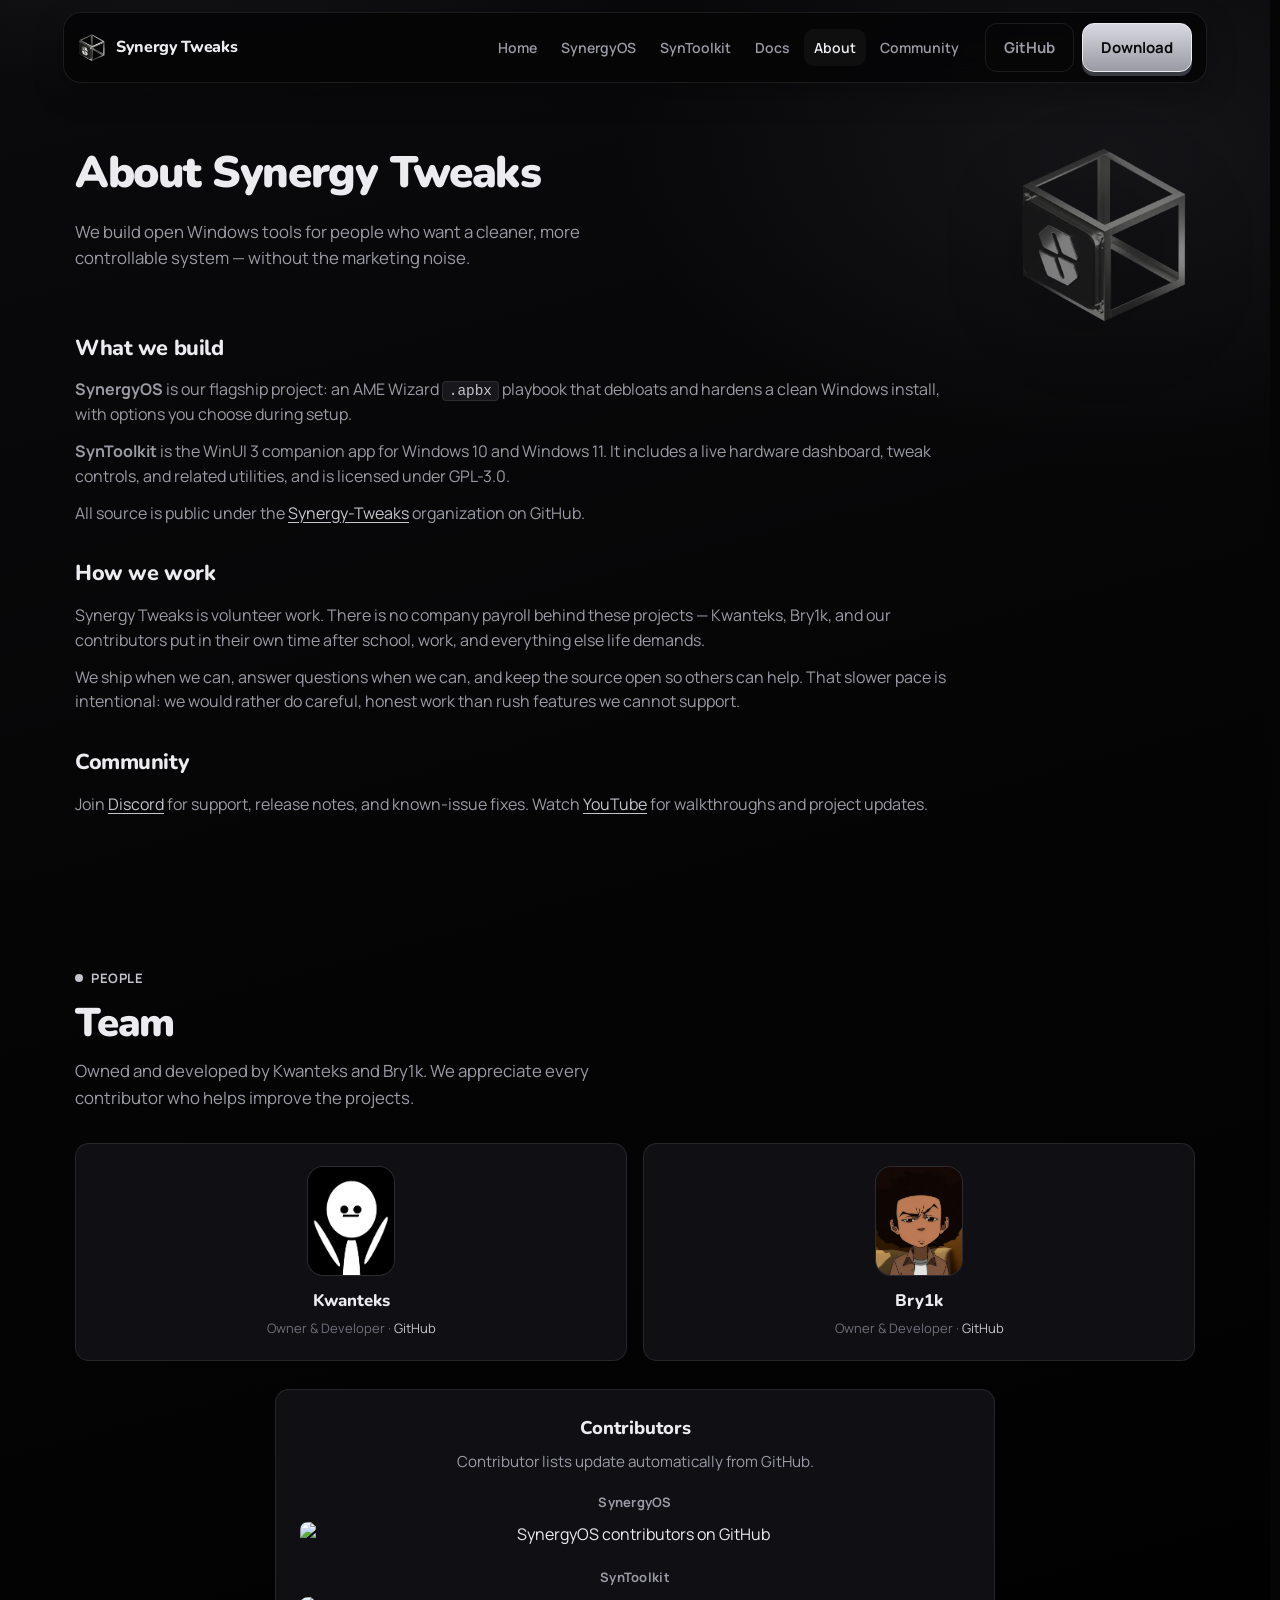
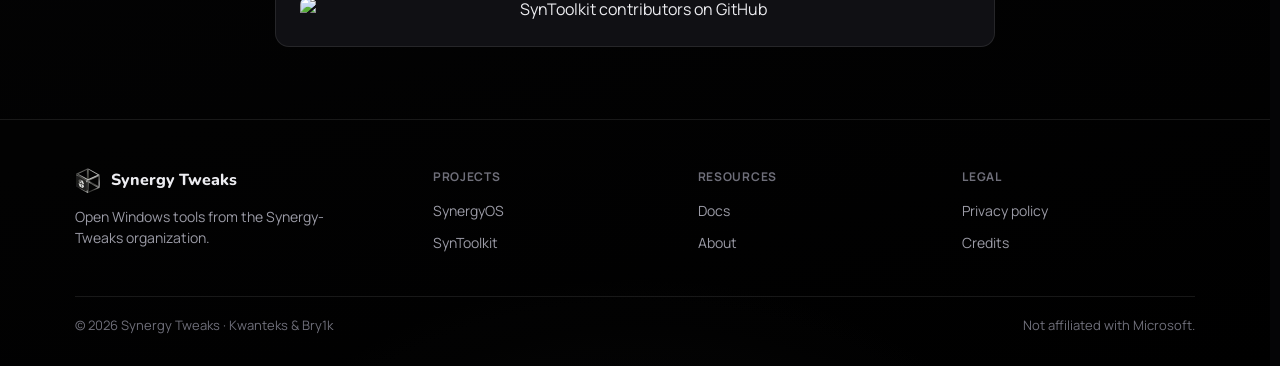
==== commit 12ed46d3: "Revert "redesign: replace the template layout with a spec sheet" This reverts commit 5efdc8b82fcfcce" ====
--- a/about.html
+++ b/about.html
@@ -17,8 +17,9 @@
 <meta name="twitter:description" content="Team and project background.">
 <meta name="twitter:image" content="https://TODO-SET-DOMAIN/images/og.jpg">
 <link rel="icon" href="images/logo-sm.webp" type="image/webp">
+<link rel="preload" href="fonts/nunito-latin.woff2" as="font" type="font/woff2" crossorigin>
 <link rel="preload" href="fonts/manrope-400.woff2" as="font" type="font/woff2" crossorigin>
-<link rel="stylesheet" href="styles.css?v=27">
+<link rel="stylesheet" href="styles.css?v=20">
 <script src="js/config.js"></script>
 </head>
 <body>
@@ -54,7 +55,7 @@
 <main id="main">
   <div class="about-layout wrap">
     <div class="about-copy">
-      <header class="page-hero">
+      <header class="page-hero" style="padding-left:0;padding-right:0">
         <h1>About Synergy Tweaks</h1>
         <p>We build open Windows tools for people who want a cleaner, more controllable system — without the marketing noise.</p>
       </header>
@@ -85,20 +86,16 @@
       <h2 class="section-title" id="team-title">Team</h2>
       <p class="section-lede">Owned and developed by Kwanteks and Bry1k. We appreciate every contributor who helps improve the projects.</p>
     </div>
-    <div class="grid-2">
+    <div class="grid-2" style="margin-bottom:28px">
       <article class="person">
         <div class="avatar"><img src="images/profiles/Kwanteks.png" alt="Kwanteks" width="1080" height="1080" loading="lazy" decoding="async"></div>
-        <div>
-          <h3>Kwanteks</h3>
-          <p>Owner &amp; Developer · <a href="https://github.com/kwanteks" target="_blank" rel="noopener noreferrer">GitHub</a></p>
-        </div>
+        <h3>Kwanteks</h3>
+        <p>Owner &amp; Developer · <a href="https://github.com/kwanteks" target="_blank" rel="noopener noreferrer" style="color:var(--accent)">GitHub</a></p>
       </article>
       <article class="person">
         <div class="avatar"><img src="images/profiles/Bry1k.webp" alt="Bry1k" width="685" height="1024" loading="lazy" decoding="async"></div>
-        <div>
-          <h3>Bry1k</h3>
-          <p>Owner &amp; Developer · <a href="https://github.com/bry1k" target="_blank" rel="noopener noreferrer">GitHub</a></p>
-        </div>
+        <h3>Bry1k</h3>
+        <p>Owner &amp; Developer · <a href="https://github.com/bry1k" target="_blank" rel="noopener noreferrer" style="color:var(--accent)">GitHub</a></p>
       </article>
     </div>
     <div class="contributors">
--- a/styles.css
+++ b/styles.css
@@ -17,9 +17,9 @@
   --good: #b0b0b8;
   --focus: #d0d0d8;
 
-  --radius-sm: 6px;
-  --radius: 12px;
-  --radius-lg: 16px;
+  --radius-sm: 8px;
+  --radius: 14px;
+  --radius-lg: 22px;
 
   --space-1: 4px;
   --space-2: 8px;
@@ -32,13 +32,18 @@
   --space-9: 96px;
 
   --shadow: 0 18px 40px rgba(0, 0, 0, 0.35);
-  --font-display: 'Manrope', system-ui, sans-serif;
+  --font-display: 'Nunito', 'Manrope', system-ui, sans-serif;
   --font-body: 'Manrope', system-ui, sans-serif;
   --font-mono: ui-monospace, SFMono-Regular, Menlo, Consolas, monospace;
-  --mono-label: 11px;
   --max: 1120px;
   --nav-h: 72px;
-  --ease: cubic-bezier(0.22, 1, 0.36, 1);
+}
+
+@font-face {
+  font-family: 'Nunito';
+  src: url('fonts/nunito-latin.woff2') format('woff2');
+  font-weight: 200 1000;
+  font-display: swap;
 }
 
 @font-face {
@@ -65,13 +70,17 @@
   font-weight: 400;
   line-height: 1.55;
   -webkit-font-smoothing: antialiased;
-  background: var(--bg);
+  background:
+    radial-gradient(1000px 520px at 15% -10%, rgba(120, 120, 128, 0.18), transparent 58%),
+    radial-gradient(900px 560px at 88% 8%, rgba(70, 70, 78, 0.22), transparent 55%),
+    radial-gradient(700px 480px at 50% 110%, rgba(90, 90, 98, 0.12), transparent 60%),
+    linear-gradient(165deg, #0a0a0c 0%, #050506 42%, #000000 100%),
+    var(--bg);
 }
 
 img { max-width: 100%; display: block; height: auto; }
 a { color: inherit; text-decoration: none; }
 ul, ol { list-style: none; }
-strong, b { font-weight: 600; }
 button { font: inherit; color: inherit; background: none; border: 0; cursor: pointer; }
 code {
   font-family: var(--font-mono);
@@ -95,9 +104,9 @@
   z-index: 400;
   padding: 10px 14px;
   border-radius: var(--radius-sm);
-  background: var(--text);
+  background: linear-gradient(135deg, #e8e8ec, #9a9aa4);
   color: #0a0a0c;
-  font-weight: 600;
+  font-weight: 700;
 }
 .skip-link:focus { top: 12px; }
 
@@ -120,9 +129,9 @@
   gap: 16px;
   width: min(100% - 24px, calc(var(--max) + 24px));
   margin: 0 auto;
-  padding: 8px 12px;
-  border: 1px solid var(--line);
-  border-radius: var(--radius);
+  padding: 10px 14px;
+  border: 1px solid var(--line);
+  border-radius: 18px;
   background: rgba(5, 5, 6, 0.88);
   backdrop-filter: blur(14px);
   -webkit-backdrop-filter: blur(14px);
@@ -139,9 +148,9 @@
   align-items: center;
   gap: 10px;
   font-family: var(--font-display);
-  font-weight: 600;
-  font-size: 15px;
-  letter-spacing: -0.01em;
+  font-weight: 800;
+  font-size: 16px;
+  letter-spacing: -0.02em;
   margin-right: auto;
 }
 .nav-brand img { width: 28px; height: 28px; }
@@ -153,11 +162,11 @@
   gap: 4px;
 }
 .nav-links a {
-  padding: 7px 10px;
-  border-radius: var(--radius-sm);
+  padding: 8px 10px;
+  border-radius: 10px;
   color: var(--text-dim);
   font-size: 14px;
-  font-weight: 500;
+  font-weight: 600;
 }
 .nav-links a:hover,
 .nav-links a[aria-current="page"] { color: var(--text); background: rgba(255,255,255,0.04); }
@@ -173,8 +182,8 @@
   list-style: none;
   padding: 8px 12px;
   border: 1px solid var(--line-strong);
-  border-radius: var(--radius-sm);
-  font-weight: 500;
+  border-radius: 10px;
+  font-weight: 600;
   font-size: 14px;
   cursor: pointer;
 }
@@ -206,29 +215,32 @@
   display: inline-flex;
   align-items: center;
   justify-content: center;
-  gap: 9px;
-  min-height: 44px;
-  padding: 11px 18px;
-  border-radius: var(--radius-sm);
-  font-weight: 600;
-  font-size: 14px;
+  gap: 10px;
+  padding: 12px 18px;
+  border-radius: 12px;
+  font-weight: 700;
+  font-size: 15px;
   border: 1px solid transparent;
-  transition: background 0.15s var(--ease), border-color 0.15s var(--ease), color 0.15s var(--ease);
+  transition: background 0.18s, border-color 0.18s, transform 0.18s, box-shadow 0.18s;
 }
 .btn svg { width: 16px; height: 16px; flex-shrink: 0; }
 .btn-primary {
-  background: #e4e4ea;
-  border-color: #e4e4ea;
+  background: linear-gradient(180deg, #d8d8e0 0%, #9a9aa4 100%);
+  border-color: #ececf2;
   color: #0a0a0c;
-}
-.btn-primary:hover { background: #f4f4f8; border-color: #f4f4f8; }
-.btn-primary:active { background: #cfcfd6; border-color: #cfcfd6; }
+  box-shadow: 0 4px 0 #3a3a42;
+}
+.btn-primary:hover {
+  background: linear-gradient(180deg, #ececf2 0%, #b0b0b8 100%);
+  transform: translateY(-1px);
+}
+.btn-primary:active { transform: translateY(2px); box-shadow: 0 1px 0 #3a3a42; }
 .btn-secondary {
-  background: var(--bg-soft);
+  background: rgba(255, 255, 255, 0.04);
   border-color: var(--line-strong);
   color: var(--text);
 }
-.btn-secondary:hover { background: #1e1e24; }
+.btn-secondary:hover { background: rgba(255, 255, 255, 0.08); }
 .btn-ghost {
   background: transparent;
   border-color: var(--line);
@@ -242,14 +254,13 @@
   display: inline-flex;
   align-items: center;
   gap: 8px;
-  padding: 5px 9px;
-  border-radius: var(--radius-sm);
+  padding: 7px 12px;
+  border-radius: 999px;
   border: 1px solid var(--line-strong);
   background: rgba(255, 255, 255, 0.03);
   color: var(--text-dim);
-  font-family: var(--font-mono);
-  font-size: 12px;
-  font-weight: 500;
+  font-size: 13px;
+  font-weight: 600;
 }
 .badge-accent {
   border-color: rgba(196, 196, 204, 0.35);
@@ -266,106 +277,113 @@
   margin-bottom: var(--space-6);
 }
 .section-head.center {
-  max-width: none;
+  margin-inline: auto;
+  text-align: center;
 }
 .eyebrow {
-  display: block;
-  margin-bottom: 10px;
-  color: var(--text-faint);
-  font-family: var(--font-mono);
-  font-size: var(--mono-label);
-  font-weight: 500;
-  letter-spacing: 0.02em;
+  display: inline-flex;
+  align-items: center;
+  gap: 8px;
+  margin-bottom: 12px;
+  color: var(--accent);
+  font-size: 13px;
+  font-weight: 700;
+  letter-spacing: 0.04em;
+  text-transform: uppercase;
+}
+.eyebrow::before {
+  content: '';
+  width: 8px;
+  height: 8px;
+  border-radius: 50%;
+  background: var(--accent);
 }
 .section-title {
   font-family: var(--font-display);
-  font-weight: 600;
-  font-size: clamp(1.5rem, 2.6vw, 1.95rem);
-  letter-spacing: -0.015em;
-  line-height: 1.2;
+  font-weight: 900;
+  font-size: clamp(1.75rem, 3.4vw, 2.5rem);
+  letter-spacing: -0.03em;
+  line-height: 1.15;
   text-wrap: balance;
-  margin-bottom: 10px;
+  margin-bottom: 12px;
 }
 .section-lede {
   color: var(--text-dim);
-  font-size: 0.95rem;
-  max-width: 620px;
-}
+  font-size: 1.05rem;
+  max-width: 560px;
+}
+.section-head.center .section-lede { margin-inline: auto; }
 
 /* ---------- Hero ---------- */
 .hero {
-  display: grid;
-  grid-template-columns: minmax(0, 1fr) minmax(0, 1.05fr);
-  gap: clamp(32px, 4vw, 56px);
-  align-items: center;
-  padding: clamp(40px, 6vw, 72px) 0 56px;
-}
+  padding: clamp(48px, 8vw, 96px) 0 64px;
+  text-align: center;
+}
+.hero-brand {
+  display: inline-flex;
+  align-items: center;
+  gap: 12px;
+  margin-bottom: 22px;
+  font-family: var(--font-display);
+  font-weight: 900;
+  font-size: clamp(1.4rem, 3vw, 1.85rem);
+  letter-spacing: -0.03em;
+}
+.hero-brand img { width: 48px; height: 48px; }
 .hero h1 {
   font-family: var(--font-display);
-  font-weight: 600;
-  font-size: clamp(2rem, 4.4vw, 3.1rem);
-  letter-spacing: -0.025em;
-  line-height: 1.08;
+  font-weight: 900;
+  font-size: clamp(2.2rem, 6vw, 3.75rem);
+  letter-spacing: -0.035em;
+  line-height: 1.05;
   text-wrap: balance;
-  margin-bottom: 16px;
+  margin-bottom: 18px;
 }
 .hero h1 em {
   font-style: normal;
   color: var(--accent);
 }
 .hero-sub {
-  max-width: 480px;
-  margin: 0 0 26px;
-  color: var(--text-dim);
-  font-size: 0.98rem;
+  max-width: 560px;
+  margin: 0 auto 28px;
+  color: var(--text-dim);
+  font-size: clamp(1rem, 1.5vw, 1.15rem);
 }
 .hero-actions {
   display: flex;
   flex-wrap: wrap;
-  gap: 10px;
-  margin-bottom: 16px;
+  gap: 12px;
+  justify-content: center;
+  margin-bottom: 18px;
 }
 .hero-meta {
   color: var(--text-faint);
-  font-family: var(--font-mono);
-  font-size: 12px;
-}
-.hero-figure {
-  position: relative;
-  margin: 0;
-}
-.hero-figure .shot {
-  aspect-ratio: 16 / 10;
-}
-.hero-figure figcaption {
-  margin-top: 10px;
-  color: var(--text-faint);
-  font-family: var(--font-mono);
-  font-size: 12px;
+  font-size: 13px;
+  font-weight: 600;
 }
 
 /* ---------- Stats ---------- */
 .stats {
   display: grid;
   grid-template-columns: repeat(3, 1fr);
-  border-top: 1px solid var(--line);
-  border-bottom: 1px solid var(--line);
+  gap: 14px;
 }
 .stat {
-  padding: 20px 24px;
-  border-left: 1px solid var(--line);
-}
-.stat:first-child { border-left: 0; padding-left: 0; }
+  padding: 22px 18px;
+  border: 1px solid var(--line);
+  border-radius: var(--radius);
+  background: var(--bg-elevated);
+  text-align: center;
+}
 .stat-value {
   font-family: var(--font-display);
-  font-weight: 600;
-  font-size: 1.5rem;
-  letter-spacing: -0.01em;
-  font-variant-numeric: tabular-nums;
-  color: var(--text);
-  margin-bottom: 2px;
-}
-.stat-label { color: var(--text-faint); font-size: 13px; }
+  font-weight: 900;
+  font-size: 1.85rem;
+  letter-spacing: -0.02em;
+  color: var(--accent);
+  margin-bottom: 4px;
+}
+.stat-label { color: var(--text-dim); font-size: 13px; font-weight: 600; }
 
 /* ---------- Cards / grids ---------- */
 .grid-2 { display: grid; grid-template-columns: repeat(2, 1fr); gap: 16px; }
@@ -380,31 +398,38 @@
 }
 .card h3 {
   font-family: var(--font-display);
-  font-weight: 600;
-  font-size: 1rem;
-  letter-spacing: -0.005em;
-  margin-bottom: 6px;
-}
-.card p { color: var(--text-dim); font-size: 0.9rem; }
-
-.feature-grid {
-  display: grid;
-  grid-template-columns: repeat(2, minmax(0, 1fr));
-  column-gap: 48px;
-}
-.feature-grid .card {
-  padding: 18px 0 20px;
-  border: 0;
-  border-top: 1px solid var(--line);
-  border-radius: 0;
-  background: none;
-}
-.feature-grid .card h3 {
-  font-size: 1rem;
-}
-.feature-grid .card p {
+  font-weight: 800;
+  font-size: 1.15rem;
+  letter-spacing: -0.02em;
+  margin-bottom: 8px;
+}
+.card p { color: var(--text-dim); font-size: 0.95rem; }
+.card-icon {
+  width: 44px;
+  height: 44px;
+  margin-bottom: 14px;
+  border-radius: 12px;
+  border: 1px solid rgba(196, 196, 204, 0.22);
+  background: var(--accent-soft);
+  display: grid;
+  place-items: center;
+}
+.card-icon img { width: 26px; height: 26px; }
+
+.feature-grid.grid-4 .card {
+  padding: 20px;
+}
+.feature-grid.grid-4 .card h3 {
+  font-size: 1.05rem;
+}
+.feature-grid.grid-4 .card p {
   font-size: 0.9rem;
-  line-height: 1.5;
+  line-height: 1.45;
+}
+.feature-grid .card:hover {
+  border-color: var(--line-strong);
+  transform: translateY(-2px);
+  transition: border-color 0.18s, transform 0.18s;
 }
 
 /* ---------- Compare ---------- */
@@ -414,27 +439,34 @@
   gap: 16px;
 }
 .compare-col {
-  min-width: 0;
+  padding: 26px;
+  border: 1px solid var(--line);
+  border-radius: var(--radius);
+  background: var(--bg-elevated);
+}
+.compare-col.synergy {
+  border-color: rgba(196, 196, 204, 0.35);
+  background: linear-gradient(180deg, rgba(160, 160, 170, 0.12), var(--bg-elevated) 40%);
 }
 .compare-col h3 {
   font-family: var(--font-display);
-  font-weight: 600;
-  font-size: 1rem;
-  margin-bottom: 4px;
+  font-weight: 800;
+  font-size: 1.25rem;
+  margin-bottom: 6px;
 }
 .compare-sub {
   color: var(--text-faint);
-  font-family: var(--font-mono);
-  font-size: 12px;
-  margin-bottom: 12px;
+  font-size: 13px;
+  font-weight: 600;
+  margin-bottom: 14px;
 }
 .compare-shot {
   position: relative;
   display: block;
   width: 100%;
-  margin: 0;
+  margin: 0 0 18px;
   padding: 0;
-  border-radius: var(--radius-sm);
+  border-radius: 12px;
   border: 1px solid var(--line);
   background: #000;
   overflow: hidden;
@@ -443,11 +475,12 @@
   font: inherit;
   color: inherit;
   text-align: left;
-  transition: border-color 0.18s var(--ease);
+  transition: border-color 0.18s, transform 0.18s;
 }
 .compare-shot:hover,
 .compare-shot:focus-visible {
   border-color: var(--line-strong);
+  transform: translateY(-2px);
 }
 .compare-shot img {
   width: 100%;
@@ -458,56 +491,45 @@
 }
 .compare-shot-label {
   position: absolute;
-  left: 8px;
-  bottom: 8px;
-  padding: 3px 7px;
-  border-radius: 4px;
-  background: rgba(5, 5, 6, 0.78);
-  font-family: var(--font-mono);
+  left: 10px;
+  bottom: 10px;
+  padding: 4px 9px;
+  border-radius: 999px;
+  background: rgba(5, 5, 6, 0.82);
+  border: 1px solid var(--line);
   font-size: 11px;
-  font-weight: 500;
-  color: var(--text-dim);
-}
-.compare-table {
-  width: 100%;
-  margin-top: 24px;
-  border-collapse: collapse;
-  font-size: 0.9rem;
-}
-.compare-table caption {
-  caption-side: top;
-  text-align: left;
-  padding-bottom: 8px;
-  color: var(--text-faint);
-  font-family: var(--font-mono);
-  font-size: 12px;
-}
-.compare-table th,
-.compare-table td {
-  padding: 11px 12px;
+  font-weight: 700;
+  color: var(--text);
+}
+.compare-list li {
+  display: flex;
+  gap: 10px;
+  align-items: flex-start;
+  padding: 10px 0;
   border-bottom: 1px solid var(--line);
-  text-align: left;
-  vertical-align: baseline;
-}
-.compare-table thead th {
-  color: var(--text-faint);
-  font-family: var(--font-mono);
-  font-size: 12px;
-  font-weight: 500;
-  border-bottom-color: var(--line-strong);
-}
-.compare-table tbody th {
-  color: var(--text-dim);
-  font-weight: 400;
-  width: 42%;
-}
-.compare-table tbody td {
-  color: var(--text);
-}
-.compare-table tbody td + td,
-.compare-table thead th + th { padding-left: 20px; }
-.compare-table .num {
-  font-variant-numeric: tabular-nums;
+  color: var(--text-dim);
+  font-size: 0.95rem;
+}
+.compare-list li:last-child { border-bottom: 0; }
+.mark {
+  width: 20px;
+  height: 20px;
+  border-radius: 50%;
+  flex-shrink: 0;
+  display: grid;
+  place-items: center;
+  margin-top: 1px;
+}
+.mark svg { width: 11px; height: 11px; stroke-width: 2.5; }
+.mark.bad {
+  background: rgba(239, 107, 107, 0.12);
+  border: 1px solid rgba(239, 107, 107, 0.35);
+  color: var(--danger);
+}
+.mark.good {
+  background: var(--accent-soft);
+  border: 1px solid rgba(196, 196, 204, 0.35);
+  color: var(--good);
 }
 .todo-note {
   margin-top: 14px;
@@ -517,13 +539,15 @@
   background: rgba(230, 184, 77, 0.08);
   color: var(--warn);
   font-size: 13px;
+  font-weight: 600;
 }
 .compare-footnote {
-  margin: 16px 0 0;
-  font-family: var(--font-mono);
-  font-size: 12px;
+  margin: 16px auto 0;
+  max-width: 52rem;
+  text-align: center;
+  font-size: 13px;
   color: var(--text-faint);
-  line-height: 1.5;
+  line-height: 1.45;
 }
 
 /* ---------- Screenshot slots ---------- */
@@ -538,7 +562,7 @@
   width: 100%;
   padding: 0;
   aspect-ratio: 16 / 10;
-  border-radius: var(--radius-sm);
+  border-radius: var(--radius);
   border: 1px solid var(--line);
   background: var(--bg-soft);
   overflow: hidden;
@@ -546,11 +570,12 @@
   font: inherit;
   color: inherit;
   text-align: left;
-  transition: border-color 0.18s var(--ease);
+  transition: border-color 0.18s, transform 0.18s;
 }
 .shot:hover,
 .shot:focus-visible {
   border-color: var(--line-strong);
+  transform: translateY(-2px);
 }
 .shot img {
   width: 100%;
@@ -572,53 +597,47 @@
 }
 .shot-label {
   position: absolute;
-  left: 8px;
-  bottom: 8px;
-  padding: 3px 7px;
-  border-radius: 4px;
-  background: rgba(5, 5, 6, 0.78);
-  font-family: var(--font-mono);
-  font-size: 11px;
-  font-weight: 500;
-  color: var(--text-dim);
-}
-
-/* ---------- Download block ---------- */
+  left: 12px;
+  bottom: 12px;
+  padding: 5px 10px;
+  border-radius: 999px;
+  background: rgba(14, 17, 24, 0.82);
+  border: 1px solid var(--line);
+  font-size: 12px;
+  font-weight: 600;
+}
+
+/* ---------- Download card ---------- */
 .download-card {
-  padding-top: 20px;
-  border-top: 1px solid var(--line-strong);
+  padding: 28px;
+  border: 1px solid var(--line);
+  border-radius: var(--radius-lg);
+  background: var(--bg-elevated);
+}
+.download-card.featured {
+  border-color: rgba(196, 196, 204, 0.35);
+  background:
+    linear-gradient(180deg, rgba(160, 160, 170, 0.12), transparent 36%),
+    var(--bg-elevated);
 }
 .download-card .plan-top {
   display: flex;
   justify-content: space-between;
   align-items: center;
   gap: 12px;
-  margin-bottom: 6px;
+  margin-bottom: 10px;
 }
 .download-card h3 {
   font-family: var(--font-display);
-  font-weight: 600;
-  font-size: 1.35rem;
-  letter-spacing: -0.015em;
+  font-weight: 900;
+  font-size: 1.6rem;
+  letter-spacing: -0.02em;
+  margin-bottom: 8px;
 }
 .download-card .desc { color: var(--text-dim); margin-bottom: 16px; }
-.download-links {
-  display: flex;
-  flex-wrap: wrap;
-  gap: 6px 18px;
-  margin-top: 14px;
-  font-size: 14px;
-}
-.download-links a {
-  color: var(--text-dim);
-  text-decoration: underline;
-  text-underline-offset: 3px;
-  text-decoration-color: var(--line-strong);
-}
-.download-links a:hover { color: var(--text); }
 .meta-list {
   display: grid;
-  gap: 0;
+  gap: 8px;
   margin-bottom: 18px;
 }
 .meta-list li {
@@ -627,15 +646,13 @@
   gap: 16px;
   font-size: 14px;
   color: var(--text-dim);
-  padding: 8px 0;
+  padding-bottom: 8px;
   border-bottom: 1px solid var(--line);
 }
-.meta-list li:first-child { border-top: 1px solid var(--line); }
 .meta-list li span:last-child {
   color: var(--text);
   text-align: right;
   word-break: break-all;
-  font-variant-numeric: tabular-nums;
 }
 .hash-row {
   display: flex;
@@ -655,88 +672,64 @@
 .hash-row button {
   margin-left: auto;
   padding: 6px 10px;
-  border-radius: var(--radius-sm);
+  border-radius: 6px;
   border: 1px solid var(--line-strong);
   background: var(--bg-soft);
   color: var(--text);
   font-size: 12px;
-  font-weight: 500;
+  font-weight: 700;
 }
 .hash-row button.copied { color: var(--good); border-color: var(--good); }
-
-/* Bulleted requirements/list block */
-.req-list {
-  list-style: none;
-  padding: 0;
-  color: var(--text-dim);
-  font-size: 0.95rem;
-}
-.req-list li {
-  padding: 10px 0 10px 20px;
-  border-top: 1px solid var(--line);
-  position: relative;
-}
-.req-list li::before {
-  content: "";
-  position: absolute;
-  left: 2px;
-  top: 1.15em;
-  width: 6px;
-  height: 1px;
-  background: var(--text-faint);
-}
-.req-list li:last-child { border-bottom: 1px solid var(--line); }
-.section-note { color: var(--text-dim); font-size: 0.95rem; margin-top: 14px; }
 
 /* ---------- Stepper ---------- */
 .stepper {
   display: grid;
-  gap: 0;
+  gap: 12px;
   counter-reset: step;
 }
 .step {
   display: grid;
-  grid-template-columns: 32px 1fr;
-  gap: 16px;
-  padding: 18px 0;
-  border-top: 1px solid var(--line);
-}
-.step:first-child { border-top: 0; }
+  grid-template-columns: 40px 1fr;
+  gap: 14px;
+  padding: 18px;
+  border: 1px solid var(--line);
+  border-radius: var(--radius);
+  background: var(--bg-elevated);
+}
 .step::before {
   counter-increment: step;
   content: counter(step);
-  width: 32px;
-  height: 32px;
-  border-radius: var(--radius-sm);
+  width: 40px;
+  height: 40px;
+  border-radius: 50%;
   display: grid;
   place-items: center;
-  background: var(--bg-soft);
-  border: 1px solid var(--line);
-  color: var(--text-dim);
-  font-family: var(--font-mono);
-  font-size: 12px;
-  font-weight: 500;
+  background: var(--accent-soft);
+  color: var(--accent);
+  font-family: var(--font-display);
+  font-weight: 900;
 }
 .step h3 {
   font-family: var(--font-display);
-  font-weight: 600;
-  font-size: 1rem;
+  font-weight: 800;
+  font-size: 1.05rem;
   margin-bottom: 4px;
 }
 .step p { color: var(--text-dim); font-size: 0.95rem; }
 
 /* ---------- FAQ ---------- */
-.faq { display: grid; gap: 0; max-width: 760px; }
+.faq { display: grid; gap: 10px; max-width: 760px; }
 .faq-item {
-  border-top: 1px solid var(--line);
-  padding: 0;
-}
-.faq-item:last-child { border-bottom: 1px solid var(--line); }
+  border: 1px solid var(--line);
+  border-radius: var(--radius);
+  background: var(--bg-elevated);
+  padding: 0 18px;
+}
 .faq-item summary {
   list-style: none;
   cursor: pointer;
-  padding: 15px 0;
-  font-weight: 500;
+  padding: 16px 0;
+  font-weight: 700;
   display: flex;
   justify-content: space-between;
   gap: 12px;
@@ -744,12 +737,12 @@
 .faq-item summary::-webkit-details-marker { display: none; }
 .faq-item summary::after {
   content: '+';
-  color: var(--text-faint);
-  font-family: var(--font-mono);
-  font-size: 1rem;
-  line-height: 1.3;
+  color: var(--accent);
+  font-size: 1.25rem;
+  line-height: 1;
 }
 .faq-item[open] summary::after { content: '−'; }
+.faq-item[open] { border-color: rgba(196, 196, 204, 0.35); }
 .faq-item p {
   padding-bottom: 16px;
   color: var(--text-dim);
@@ -758,63 +751,36 @@
 
 /* ---------- Callout ---------- */
 .callout {
-  padding: 14px 16px;
-  border-radius: var(--radius-sm);
-  border-left: 2px solid var(--line-strong);
-  background: rgba(255, 255, 255, 0.025);
-  color: var(--text-dim);
-  font-size: 0.92rem;
+  padding: 16px 18px;
+  border-radius: var(--radius);
+  border-left: 3px solid var(--accent);
+  background: rgba(255, 255, 255, 0.03);
+  color: var(--text-dim);
+  font-size: 0.95rem;
   margin-bottom: 18px;
 }
-.callout strong { color: var(--text); font-weight: 600; }
-.callout.warn { border-left-color: var(--warn); }
-.callout.danger { border-left-color: var(--danger); }
-
-/* ---------- Definition rows (repo lists, docs index) ---------- */
-.rows { border-bottom: 1px solid var(--line); }
-.rows > a, .rows > div {
-  display: grid;
-  grid-template-columns: minmax(140px, 220px) minmax(0, 1fr);
-  gap: 8px 24px;
-  align-items: baseline;
-  padding: 13px 0;
-  border-top: 1px solid var(--line);
-}
-.rows h3 {
-  font-family: var(--font-display);
-  font-size: 0.95rem;
-  font-weight: 600;
-  letter-spacing: -0.01em;
-  color: var(--text);
-}
-.rows a:hover h3 { color: var(--text); text-decoration: underline; text-underline-offset: 3px; }
-.rows > a[target="_blank"] h3::after {
-  content: " ↗";
-  font-family: var(--font-mono);
-  font-size: 11px;
-  color: var(--text-faint);
-}
-.rows p { color: var(--text-dim); font-size: 14px; }
-.rows code { font-size: 12px; white-space: nowrap; }
-.section-title.sub { margin-top: 48px; }
+.callout strong { color: var(--text); }
+.callout.warn { border-left-color: var(--warn); background: rgba(230, 184, 77, 0.08); }
+.callout.danger { border-left-color: var(--danger); background: rgba(239, 107, 107, 0.08); }
 
 /* ---------- Team ---------- */
 .person {
-  display: flex;
-  align-items: center;
-  gap: 16px;
-  padding: 14px 0;
-  border-top: 1px solid var(--line);
+  text-align: center;
+  padding: 22px 16px;
+  border: 1px solid var(--line);
+  border-radius: var(--radius);
+  background: var(--bg-elevated);
 }
 .avatar {
-  width: 52px;
-  height: 60px;
-  flex-shrink: 0;
-  border-radius: var(--radius-sm);
+  width: 72px;
+  height: 72px;
+  margin: 0 auto 12px;
+  border-radius: 50%;
   background: var(--bg-soft);
   border: 1px solid var(--line);
   overflow: hidden;
-  display: block;
+  display: grid;
+  place-items: center;
 }
 .avatar img {
   width: 100%;
@@ -823,39 +789,35 @@
 }
 .person h3 {
   font-family: var(--font-display);
-  font-weight: 600;
-  font-size: 0.98rem;
-  margin-bottom: 2px;
+  font-weight: 800;
+  font-size: 1.05rem;
+  margin-bottom: 4px;
 }
 .person p { color: var(--text-faint); font-size: 13px; }
-.person p a {
-  color: var(--text);
-  text-decoration: underline;
-  text-underline-offset: 3px;
-  text-decoration-color: var(--line-strong);
-}
 
 .contributors {
-  margin-top: 28px;
-  padding-top: 18px;
-  border-top: 1px solid var(--line);
+  max-width: 720px;
+  margin: 0 auto;
+  padding: 24px;
+  border: 1px solid var(--line);
+  border-radius: var(--radius);
+  background: var(--bg-elevated);
+  text-align: center;
 }
 .contributors-title {
   font-family: var(--font-display);
-  font-weight: 600;
-  font-size: 1.05rem;
-  margin-bottom: 6px;
+  font-weight: 800;
+  font-size: 1.15rem;
+  margin-bottom: 8px;
 }
 .contributors-lede {
   color: var(--text-dim);
   font-size: 0.95rem;
-  margin-bottom: 16px;
-  max-width: 620px;
+  margin-bottom: 18px;
 }
 .contributors-graphs {
   display: grid;
-  grid-template-columns: repeat(2, minmax(0, 1fr));
-  gap: 16px 40px;
+  gap: 20px;
 }
 .contributors-graph {
   display: block;
@@ -863,66 +825,54 @@
 }
 .contributors-label {
   display: block;
-  margin-bottom: 8px;
-  font-family: var(--font-mono);
-  font-size: 12px;
-  font-weight: 500;
-  color: var(--text-faint);
-}
-/* Third-party avatars: desaturate so they sit with the monochrome UI */
+  margin-bottom: 10px;
+  font-size: 13px;
+  font-weight: 700;
+  color: var(--text-dim);
+  letter-spacing: 0.02em;
+}
 .contributors-graph img {
-  display: block;
+  margin: 0 auto;
   max-width: 100%;
   height: auto;
-  border-radius: var(--radius-sm);
-  filter: grayscale(1);
-  opacity: 0.75;
-}
-.contributors-graph:hover img { filter: none; opacity: 1; }
+  border-radius: 8px;
+}
 
 /* ---------- Notice strip ---------- */
 .notice {
   display: flex;
-  gap: 12px;
+  gap: 14px;
   align-items: flex-start;
-  padding: 14px 0 14px 16px;
-  border-left: 2px solid var(--warn);
-  color: var(--text-dim);
-  font-size: 0.9rem;
-}
-.notice strong { color: var(--text); font-weight: 600; }
+  padding: 16px 18px;
+  border-radius: var(--radius);
+  border: 1px solid rgba(230, 184, 77, 0.35);
+  background: rgba(230, 184, 77, 0.08);
+  color: var(--text-dim);
+  font-size: 0.95rem;
+}
+.notice strong { color: var(--text); }
 .notice svg { flex-shrink: 0; color: var(--warn); margin-top: 2px; }
 
 /* ---------- CTA band ---------- */
 .cta-band {
   margin: 24px 0 64px;
-  padding: 40px 28px;
+  padding: 48px 28px;
   border-radius: var(--radius-lg);
   border: 1px solid var(--line);
-  background: var(--bg-elevated);
+  background:
+    radial-gradient(600px 200px at 50% 0%, rgba(140, 140, 150, 0.14), transparent 70%),
+    var(--bg-elevated);
   text-align: center;
 }
 .cta-band h2 {
   font-family: var(--font-display);
-  font-weight: 600;
-  font-size: clamp(1.4rem, 2.4vw, 1.8rem);
-  letter-spacing: -0.015em;
-  margin-bottom: 8px;
+  font-weight: 900;
+  font-size: clamp(1.6rem, 3vw, 2.2rem);
+  letter-spacing: -0.03em;
+  margin-bottom: 10px;
 }
 .cta-band p { color: var(--text-dim); margin-bottom: 22px; max-width: 480px; margin-inline: auto; }
-.cta-actions { display: flex; flex-wrap: wrap; gap: 10px; }
-.cta-band .cta-actions { justify-content: center; }
-.section-actions { margin-top: 20px; }
-.section-foot { margin-top: 18px; font-size: 14px; }
-.section-foot a,
-.notice a {
-  color: var(--text);
-  text-decoration: underline;
-  text-underline-offset: 3px;
-  text-decoration-color: var(--line-strong);
-}
-.section-foot a:hover,
-.notice a:hover { text-decoration-color: currentColor; }
+.cta-actions { display: flex; flex-wrap: wrap; gap: 12px; justify-content: center; }
 
 /* ---------- Footer ---------- */
 .site-footer {
@@ -941,16 +891,16 @@
   align-items: center;
   gap: 10px;
   font-family: var(--font-display);
-  font-weight: 600;
+  font-weight: 800;
   margin-bottom: 12px;
 }
 .footer-brand img { width: 26px; height: 26px; }
 .footer-tag { color: var(--text-dim); font-size: 14px; max-width: 280px; margin-bottom: 14px; }
-.footer-socials { display: flex; gap: 8px; }
+.footer-socials { display: flex; gap: 10px; }
 .footer-socials a {
-  width: 34px;
-  height: 34px;
-  border-radius: var(--radius-sm);
+  width: 36px;
+  height: 36px;
+  border-radius: 10px;
   border: 1px solid var(--line);
   display: grid;
   place-items: center;
@@ -959,12 +909,12 @@
 .footer-socials a:hover { color: var(--text); border-color: var(--line-strong); }
 .footer-socials svg { width: 16px; height: 16px; }
 .footer-col h3 {
-  font-family: var(--font-mono);
-  font-size: var(--mono-label);
-  font-weight: 500;
-  letter-spacing: 0.02em;
+  font-size: 12px;
+  font-weight: 700;
+  letter-spacing: 0.06em;
+  text-transform: uppercase;
   color: var(--text-faint);
-  margin-bottom: 12px;
+  margin-bottom: 14px;
 }
 .footer-col a {
   display: block;
@@ -983,30 +933,19 @@
   gap: 8px 16px;
   justify-content: space-between;
 }
-.footer-bottom.plain {
-  border-top: 0;
-  padding-top: 0;
-}
-.footer-bottom a {
-  color: var(--text-dim);
-  text-decoration: underline;
-  text-underline-offset: 3px;
-  text-decoration-color: var(--line-strong);
-}
-.footer-bottom a:hover { color: var(--text); }
 
 /* ---------- Prose pages ---------- */
 .page-hero {
-  padding: 48px 0 24px;
+  padding: 56px 0 28px;
 }
 .page-hero h1 {
   font-family: var(--font-display);
-  font-weight: 600;
-  font-size: clamp(1.8rem, 3.2vw, 2.3rem);
-  letter-spacing: -0.02em;
-  margin-bottom: 10px;
-}
-.page-hero p { color: var(--text-dim); max-width: 560px; font-size: 0.98rem; }
+  font-weight: 900;
+  font-size: clamp(2rem, 4vw, 2.75rem);
+  letter-spacing: -0.03em;
+  margin-bottom: 12px;
+}
+.page-hero p { color: var(--text-dim); max-width: 560px; font-size: 1.05rem; }
 .prose { max-width: 720px; }
 
 .about-layout {
@@ -1017,20 +956,26 @@
   padding-top: 8px;
   padding-bottom: var(--space-6);
 }
-.about-copy .page-hero { padding-top: 40px; }
-.about-prose { max-width: none; }
+.about-copy .page-hero { padding-top: 48px; }
+.about-prose { max-width: none; padding-bottom: var(--space-6); }
 .about-logo {
   position: sticky;
   top: calc(var(--nav-h) + 28px);
   justify-self: end;
   width: 180px;
   margin-top: 56px;
-  opacity: 0.5;
+  opacity: 0.55;
   pointer-events: none;
+  animation: about-logo-float 7s ease-in-out infinite;
 }
 .about-logo img {
   width: 100%;
   height: auto;
+  filter: drop-shadow(0 18px 40px rgba(0, 0, 0, 0.45));
+}
+@keyframes about-logo-float {
+  0%, 100% { transform: translateY(0); }
+  50% { transform: translateY(-12px); }
 }
 @media (max-width: 900px) {
   .about-layout { grid-template-columns: 1fr; }
@@ -1040,21 +985,25 @@
     width: 96px;
     margin: 40px 0 0;
     justify-self: start;
+    animation: none;
     opacity: 0.7;
   }
   .about-copy .page-hero { padding-top: 20px; }
 }
+@media (prefers-reduced-motion: reduce) {
+  .about-logo { animation: none; }
+}
 .prose h2 {
   font-family: var(--font-display);
-  font-weight: 600;
-  font-size: 1.2rem;
-  margin: 32px 0 10px;
-  letter-spacing: -0.01em;
+  font-weight: 800;
+  font-size: 1.35rem;
+  margin: 32px 0 12px;
+  letter-spacing: -0.02em;
 }
 .prose h3 {
   font-family: var(--font-display);
-  font-weight: 600;
-  font-size: 1rem;
+  font-weight: 800;
+  font-size: 1.1rem;
   margin: 24px 0 8px;
 }
 .prose p, .prose li { color: var(--text-dim); margin-bottom: 12px; }
@@ -1068,7 +1017,7 @@
   gap: 10px 14px;
   font-family: var(--font-display);
   font-size: 1.05rem;
-  font-weight: 600;
+  font-weight: 800;
   letter-spacing: -0.02em;
   text-transform: none;
   color: var(--text);
@@ -1093,7 +1042,7 @@
 .changelog-sub {
   font-family: var(--font-display);
   font-size: 0.95rem;
-  font-weight: 600;
+  font-weight: 800;
   color: var(--text);
   margin: 16px 0 8px;
 }
@@ -1137,31 +1086,17 @@
 @media (max-width: 960px) {
   .nav-links { display: none; }
   .nav-menu { display: block; }
+  .stats { grid-template-columns: 1fr; }
   .grid-3, .grid-4 { grid-template-columns: 1fr 1fr; }
   .footer-grid { grid-template-columns: 1fr 1fr; }
-  .hero {
-    grid-template-columns: 1fr;
-    padding-bottom: 40px;
-  }
-  .hero-sub { max-width: 560px; }
-  .hero-figure { max-width: 720px; }
 }
 
 @media (max-width: 700px) {
   .wrap { width: min(100% - 28px, var(--max)); }
-  .section { padding: var(--space-7) 0; }
-  .compare, .shots, .grid-2, .grid-3, .grid-4, .feature-grid { grid-template-columns: 1fr; }
-  .rows > a, .rows > div { grid-template-columns: 1fr; gap: 4px; }
-  .rows code { white-space: normal; }
-  .stats { grid-template-columns: 1fr; }
-  .stat { border-left: 0; border-top: 1px solid var(--line); padding: 14px 0; }
-  .stat:first-child { border-top: 0; }
+  .compare, .shots, .grid-2, .grid-3, .grid-4 { grid-template-columns: 1fr; }
   .hero-actions .btn { width: 100%; }
   .footer-grid { grid-template-columns: 1fr; gap: 24px; }
   .nav-brand span { font-size: 14px; }
-  .compare-table { font-size: 13px; }
-  .compare-table th, .compare-table td { padding: 9px 8px; }
-  .compare-table tbody th { width: 34%; }
 }
 
 @media (max-width: 380px) {
@@ -1185,8 +1120,25 @@
   .nav-brand span { display: none; }
 }
 
-/* Portraits are short frames, so crop from the face down */
+/* Team avatars: portrait frame instead of an extreme face crop */
+.avatar {
+  width: 88px;
+  height: 110px;
+  border-radius: 16px;
+}
 .avatar img {
+  object-fit: cover;
+  object-position: center 22%;
+}
+
+/* Fixed frames: block layout so both portraits crop the same way */
+.avatar {
+  display: block;
+}
+.avatar img {
+  width: 100%;
+  height: 100%;
+  object-fit: cover;
   object-position: center 22%;
 }
 
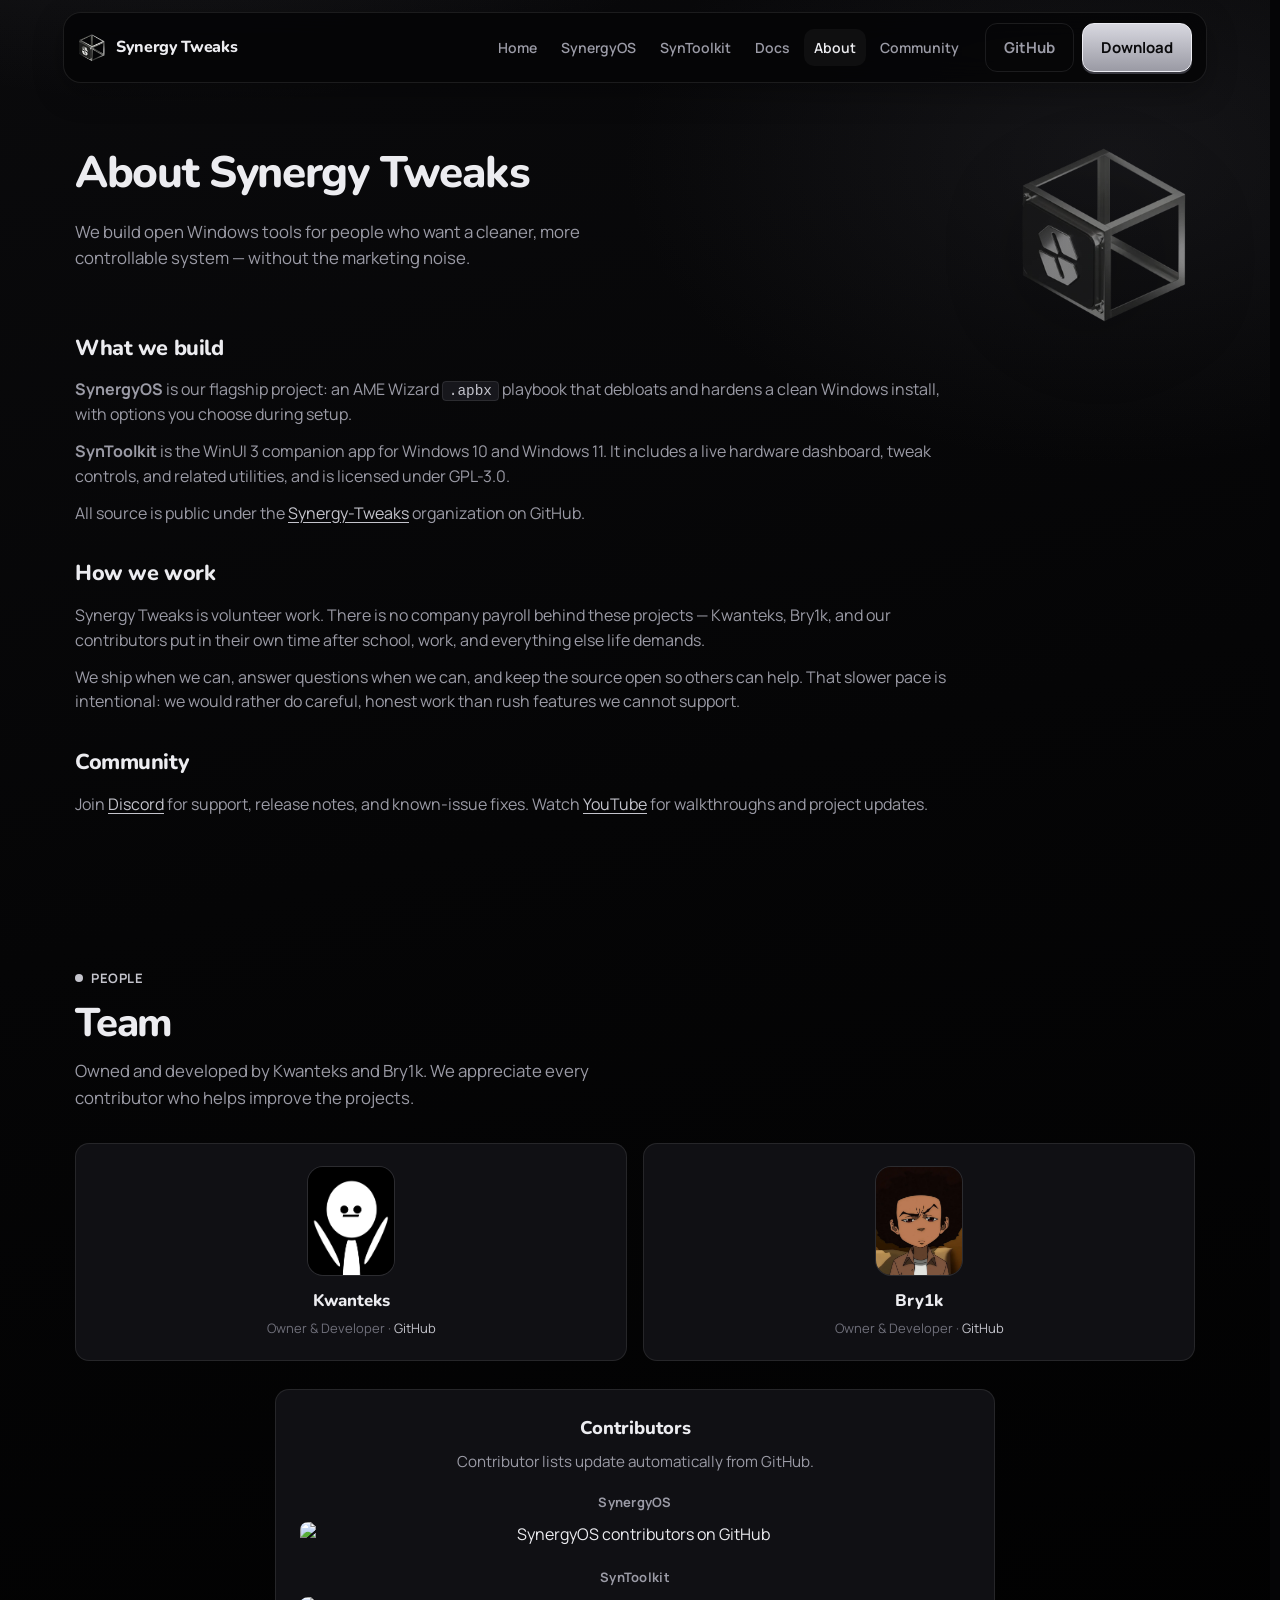
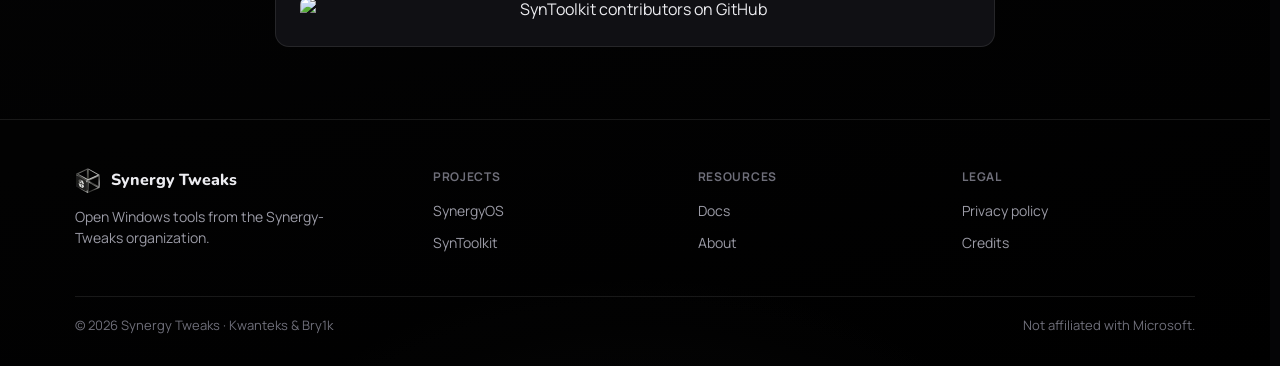
==== commit 380d2c11: "polish: quiet a few details without changing the design - drop the duplicated logo/wordmark block ab" ====
--- a/about.html
+++ b/about.html
@@ -19,7 +19,7 @@
 <link rel="icon" href="images/logo-sm.webp" type="image/webp">
 <link rel="preload" href="fonts/nunito-latin.woff2" as="font" type="font/woff2" crossorigin>
 <link rel="preload" href="fonts/manrope-400.woff2" as="font" type="font/woff2" crossorigin>
-<link rel="stylesheet" href="styles.css?v=20">
+<link rel="stylesheet" href="styles.css?v=23">
 <script src="js/config.js"></script>
 </head>
 <body>
--- a/styles.css
+++ b/styles.css
@@ -228,7 +228,7 @@
   background: linear-gradient(180deg, #d8d8e0 0%, #9a9aa4 100%);
   border-color: #ececf2;
   color: #0a0a0c;
-  box-shadow: 0 4px 0 #3a3a42;
+  box-shadow: 0 2px 0 #3a3a42;
 }
 .btn-primary:hover {
   background: linear-gradient(180deg, #ececf2 0%, #b0b0b8 100%);
@@ -300,7 +300,7 @@
 }
 .section-title {
   font-family: var(--font-display);
-  font-weight: 900;
+  font-weight: 800;
   font-size: clamp(1.75rem, 3.4vw, 2.5rem);
   letter-spacing: -0.03em;
   line-height: 1.15;
@@ -319,20 +319,9 @@
   padding: clamp(48px, 8vw, 96px) 0 64px;
   text-align: center;
 }
-.hero-brand {
-  display: inline-flex;
-  align-items: center;
-  gap: 12px;
-  margin-bottom: 22px;
-  font-family: var(--font-display);
-  font-weight: 900;
-  font-size: clamp(1.4rem, 3vw, 1.85rem);
-  letter-spacing: -0.03em;
-}
-.hero-brand img { width: 48px; height: 48px; }
 .hero h1 {
   font-family: var(--font-display);
-  font-weight: 900;
+  font-weight: 800;
   font-size: clamp(2.2rem, 6vw, 3.75rem);
   letter-spacing: -0.035em;
   line-height: 1.05;
@@ -377,7 +366,7 @@
 }
 .stat-value {
   font-family: var(--font-display);
-  font-weight: 900;
+  font-weight: 800;
   font-size: 1.85rem;
   letter-spacing: -0.02em;
   color: var(--accent);
@@ -428,8 +417,7 @@
 }
 .feature-grid .card:hover {
   border-color: var(--line-strong);
-  transform: translateY(-2px);
-  transition: border-color 0.18s, transform 0.18s;
+  transition: border-color 0.18s;
 }
 
 /* ---------- Compare ---------- */
@@ -480,7 +468,6 @@
 .compare-shot:hover,
 .compare-shot:focus-visible {
   border-color: var(--line-strong);
-  transform: translateY(-2px);
 }
 .compare-shot img {
   width: 100%;
@@ -575,7 +562,6 @@
 .shot:hover,
 .shot:focus-visible {
   border-color: var(--line-strong);
-  transform: translateY(-2px);
 }
 .shot img {
   width: 100%;
@@ -629,7 +615,7 @@
 }
 .download-card h3 {
   font-family: var(--font-display);
-  font-weight: 900;
+  font-weight: 800;
   font-size: 1.6rem;
   letter-spacing: -0.02em;
   margin-bottom: 8px;
@@ -707,7 +693,7 @@
   background: var(--accent-soft);
   color: var(--accent);
   font-family: var(--font-display);
-  font-weight: 900;
+  font-weight: 800;
 }
 .step h3 {
   font-family: var(--font-display);
@@ -866,7 +852,7 @@
 }
 .cta-band h2 {
   font-family: var(--font-display);
-  font-weight: 900;
+  font-weight: 800;
   font-size: clamp(1.6rem, 3vw, 2.2rem);
   letter-spacing: -0.03em;
   margin-bottom: 10px;
@@ -940,7 +926,7 @@
 }
 .page-hero h1 {
   font-family: var(--font-display);
-  font-weight: 900;
+  font-weight: 800;
   font-size: clamp(2rem, 4vw, 2.75rem);
   letter-spacing: -0.03em;
   margin-bottom: 12px;
